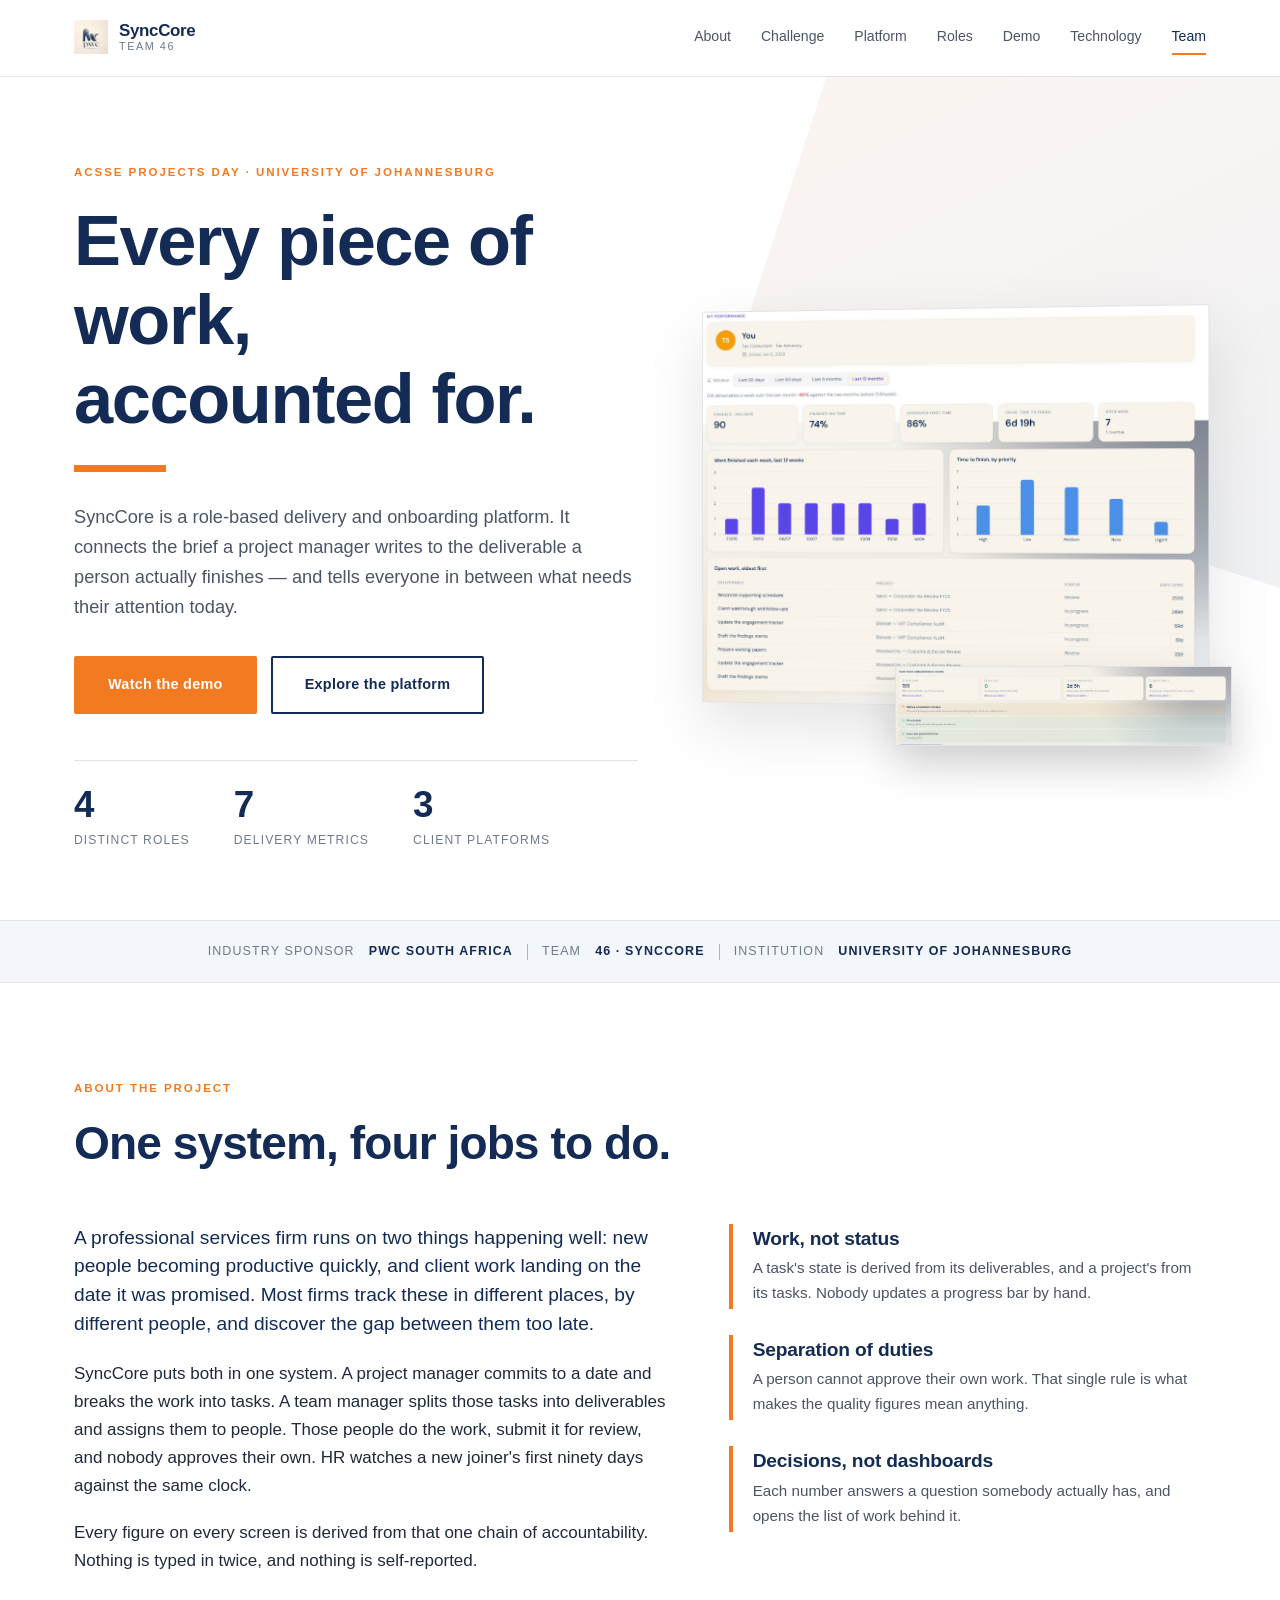
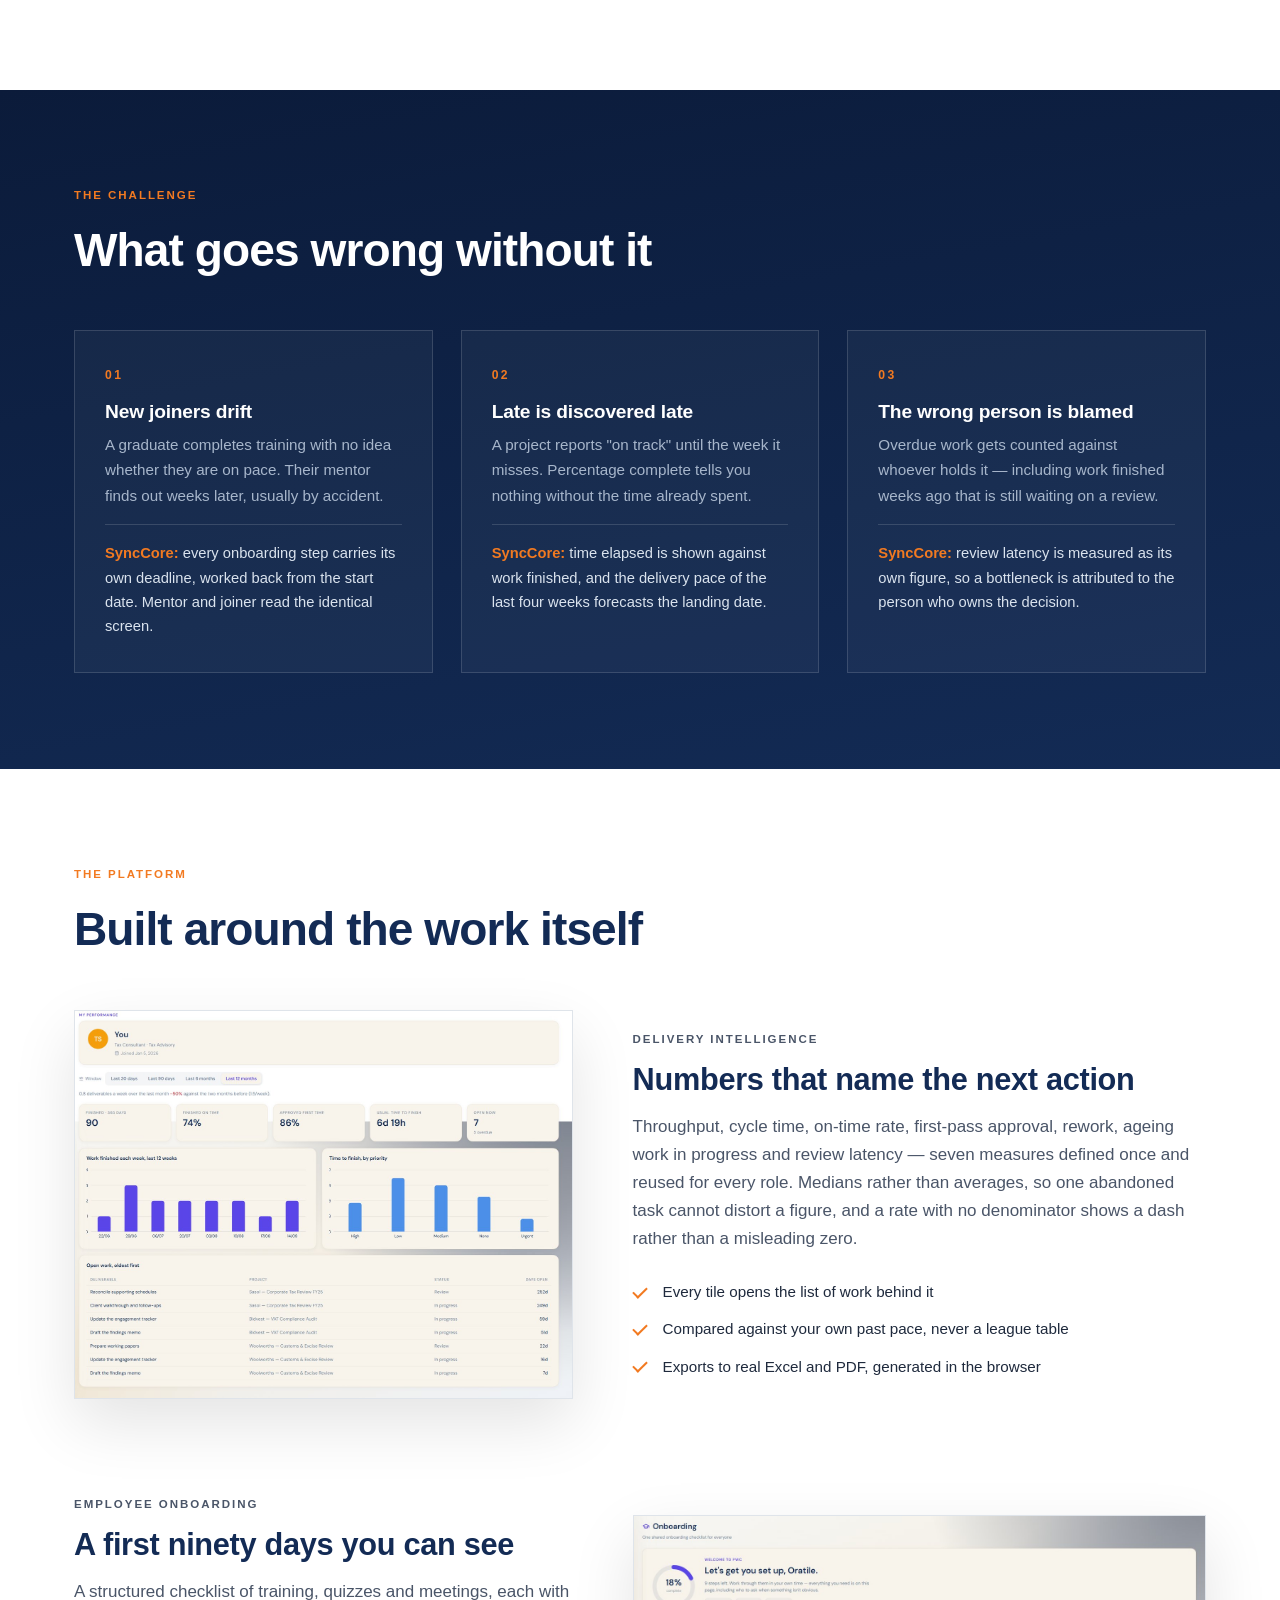
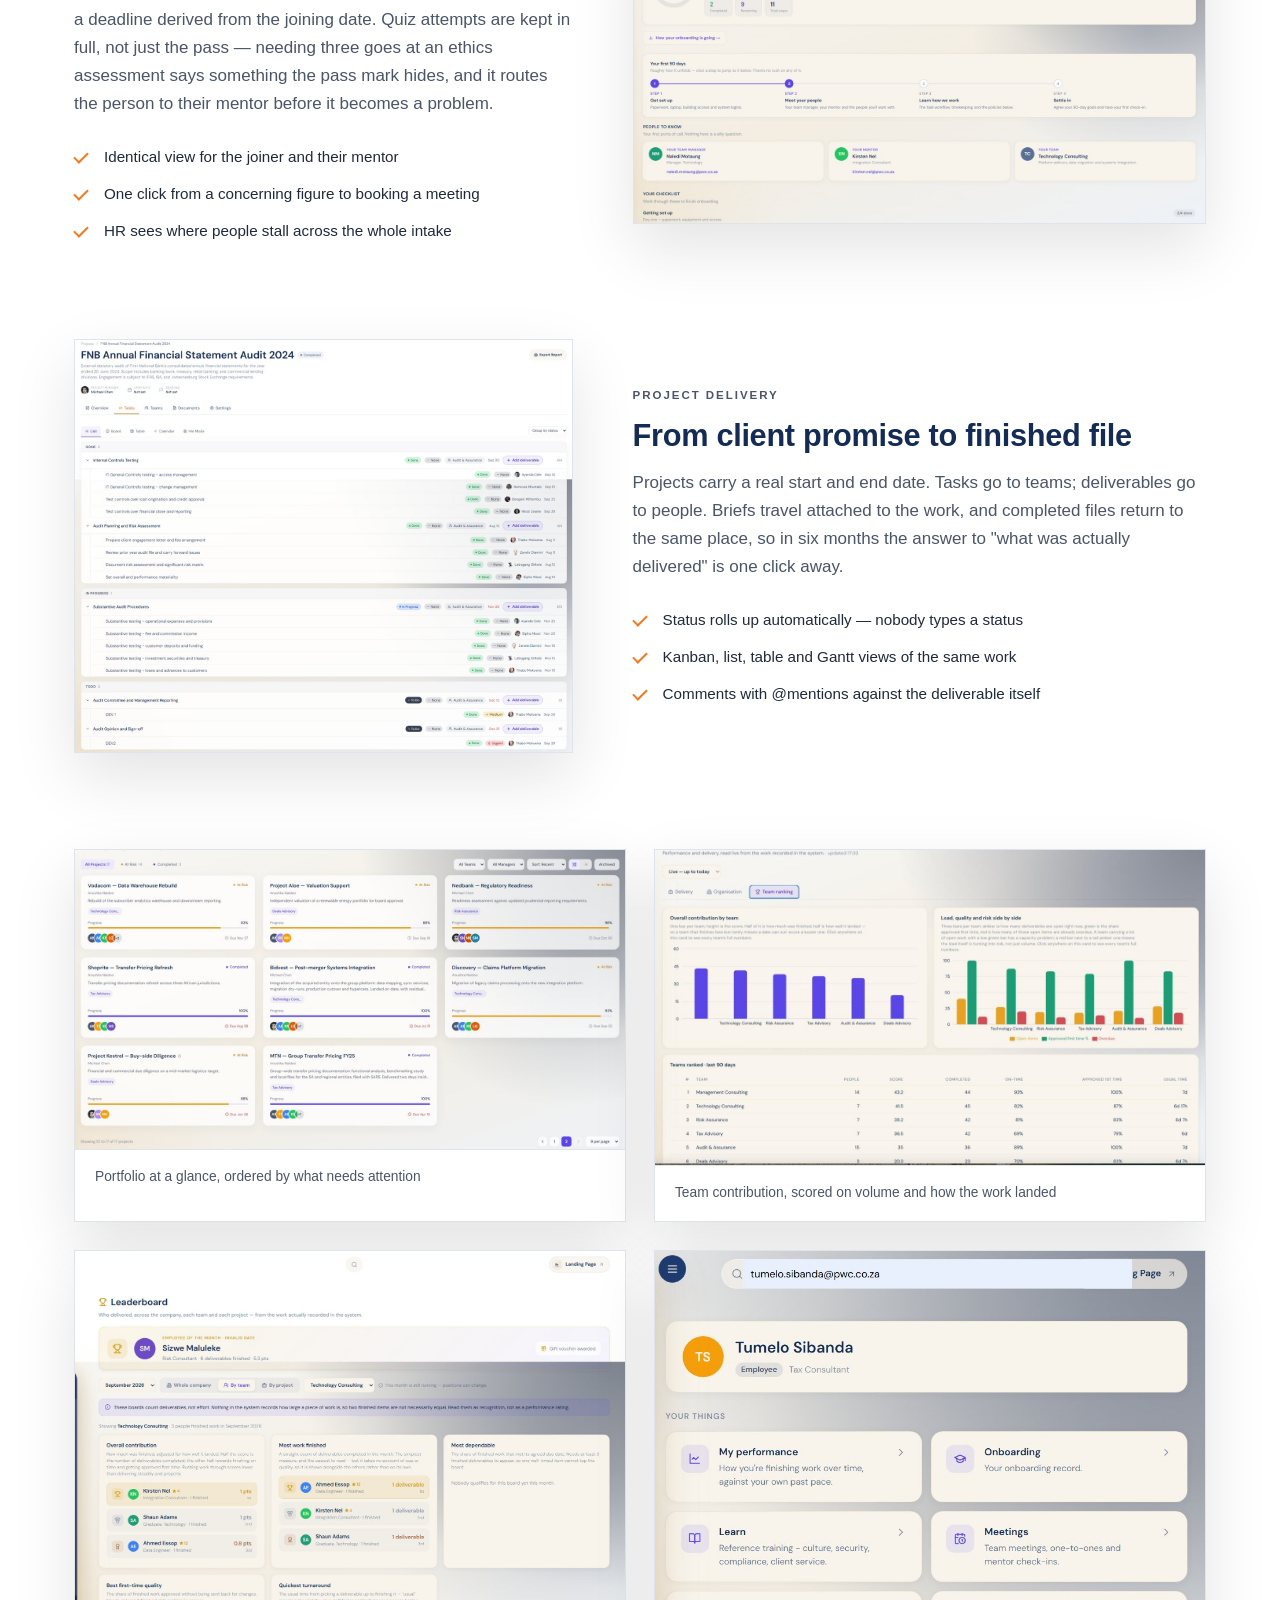
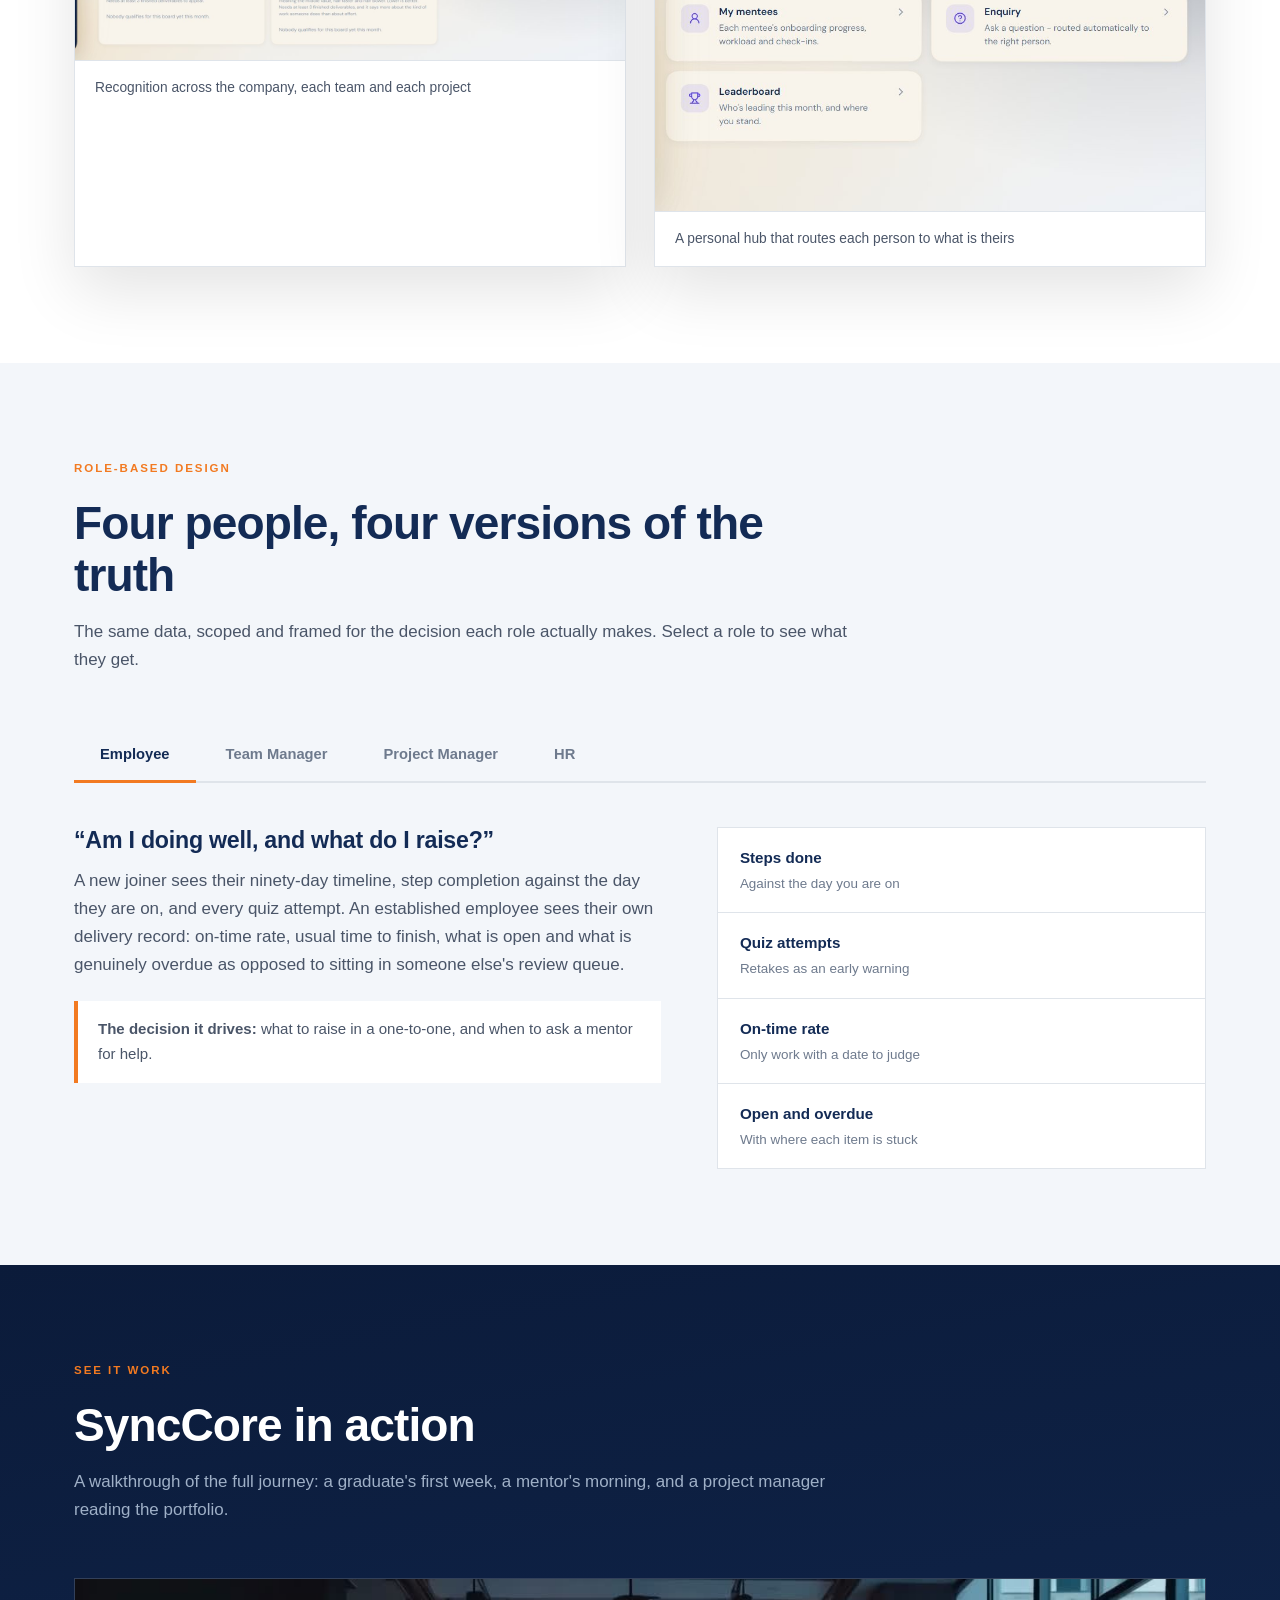
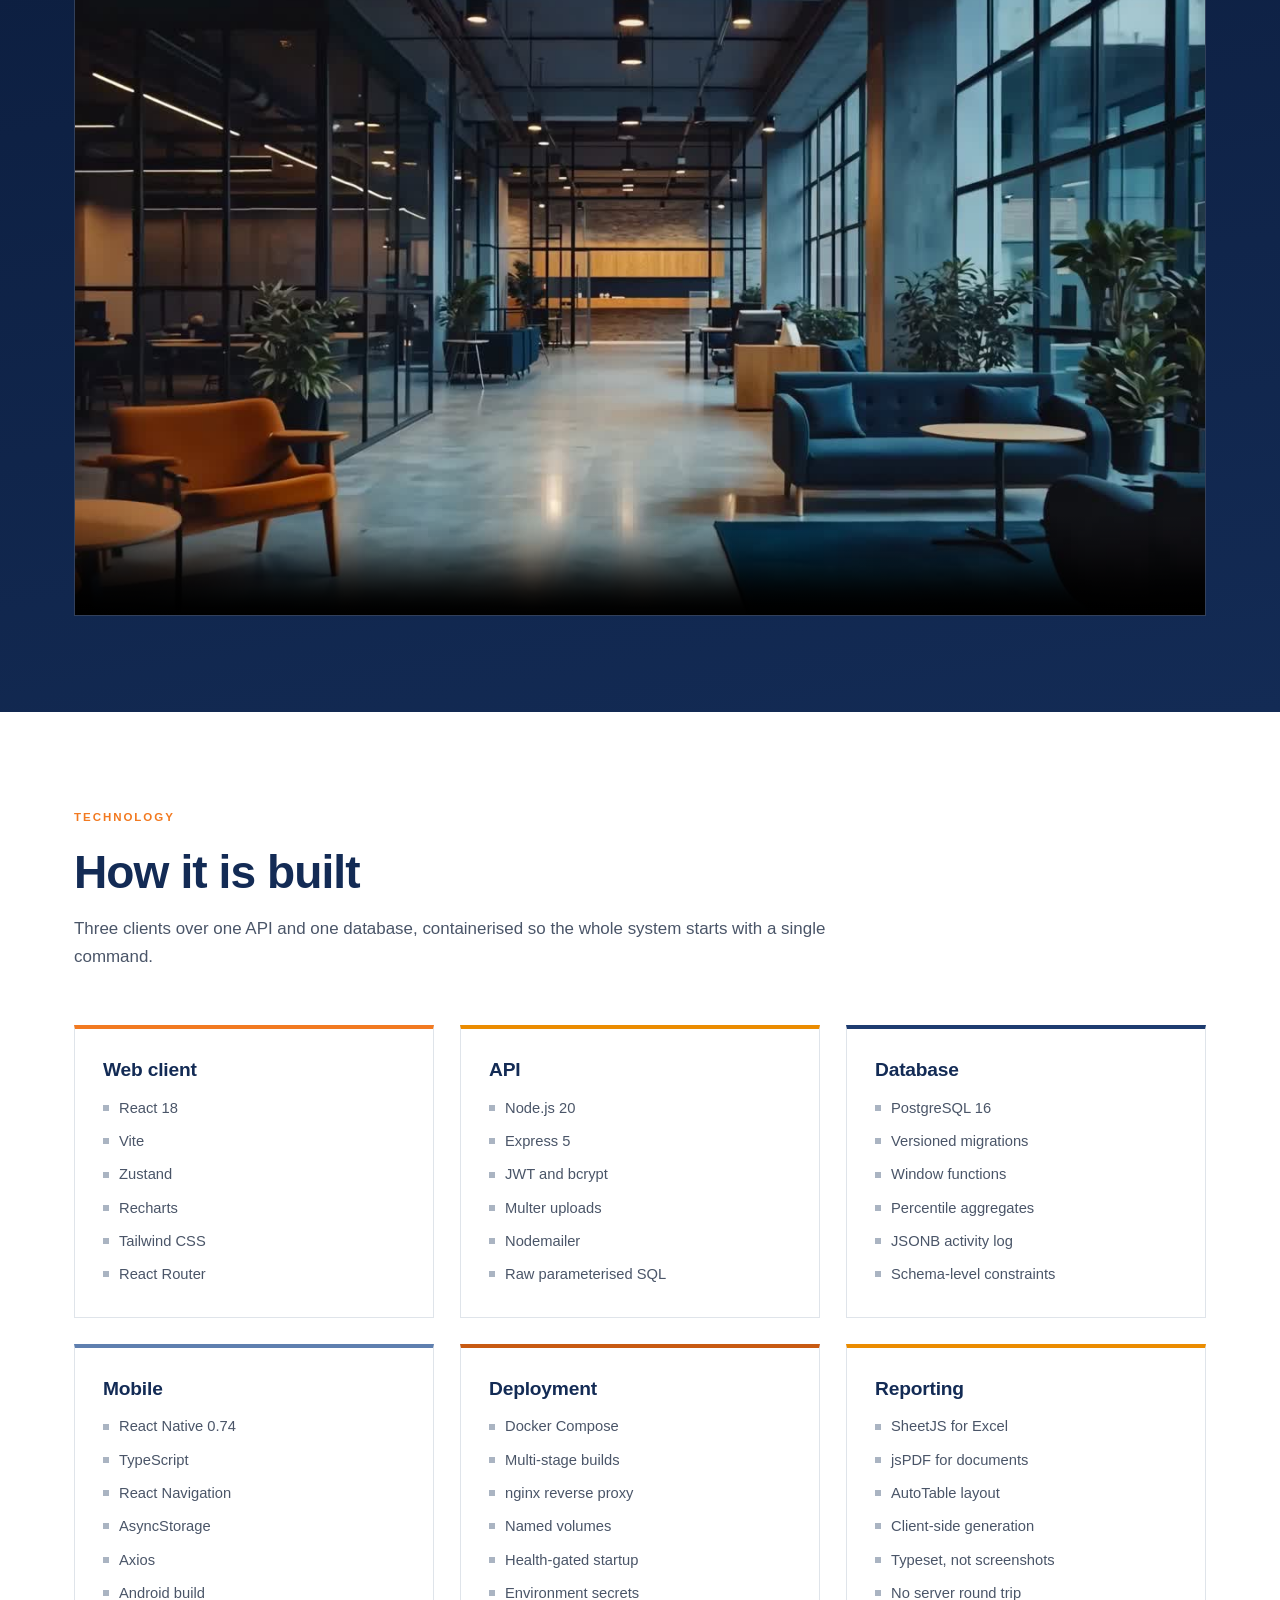
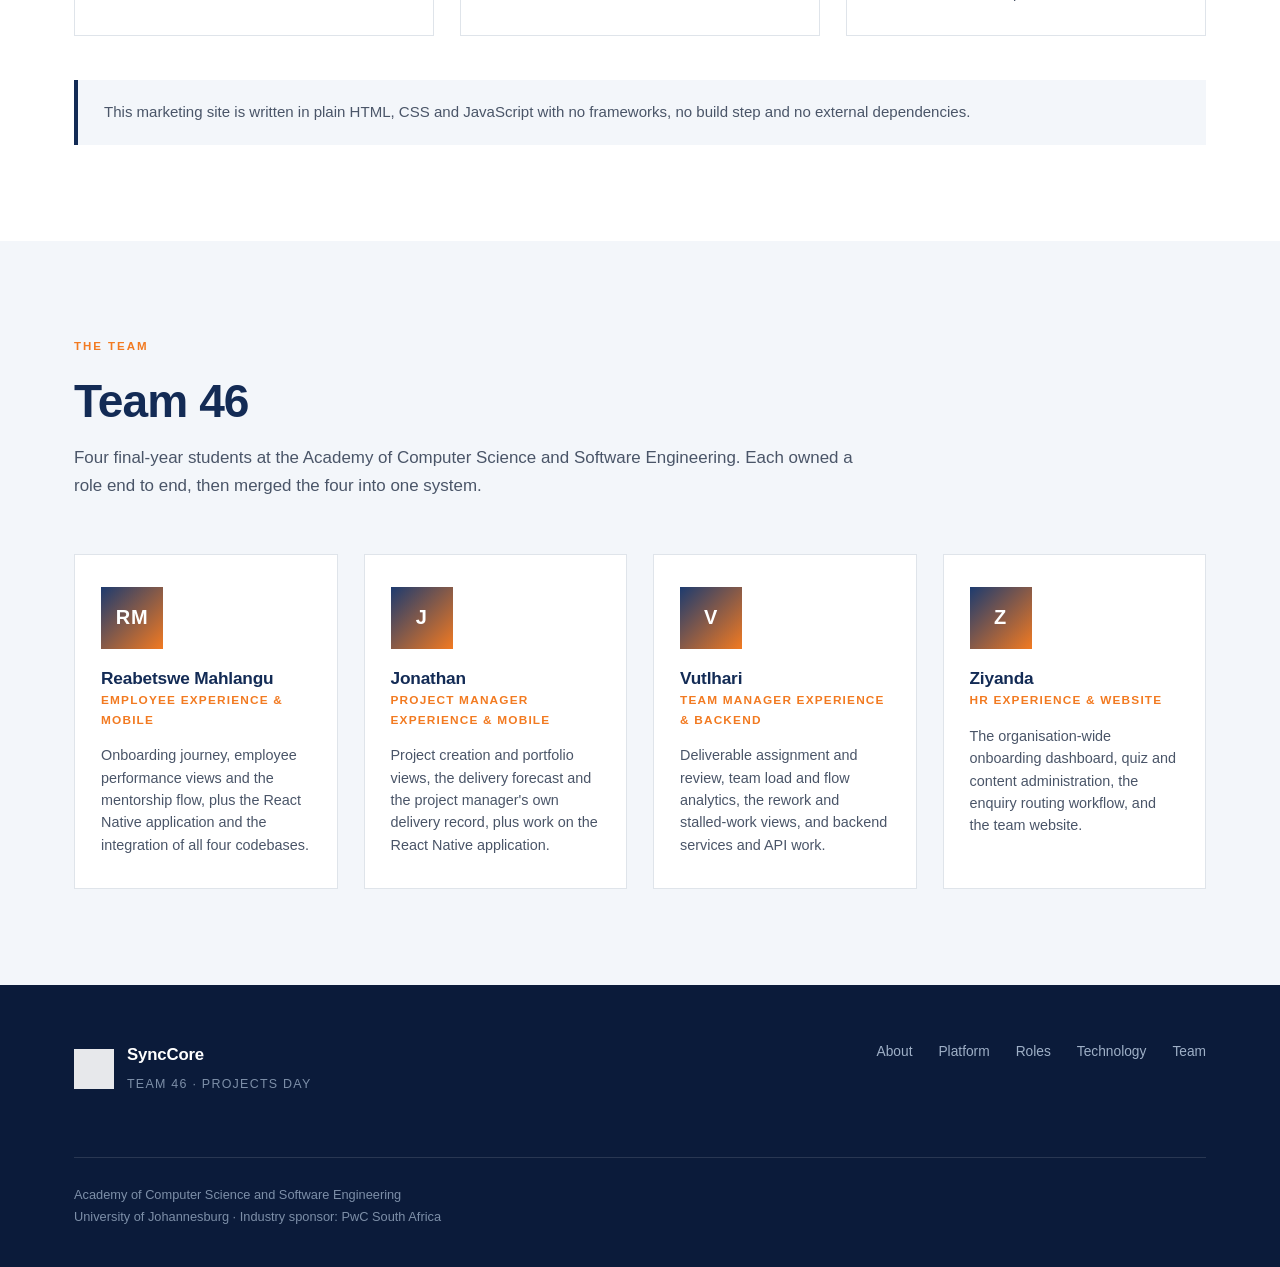
==== index.html @ 64f1fe7d "marketing web" ====
<!DOCTYPE html>
<html lang="en">
<head>
<meta charset="UTF-8">
<meta name="viewport" content="width=device-width, initial-scale=1">
<title>SyncCore | Team 46 &middot; ACSSE Projects Day</title>
<meta name="description" content="SyncCore is a role-based project delivery and employee onboarding platform built for PwC by Team 46, Academy of Computer Science and Software Engineering, University of Johannesburg.">
<link rel="icon" href="images/logo.png">
<link rel="stylesheet" href="css/style.css">
</head>
<body>

<a class="skip" href="#main">Skip to content</a>

<!-- Header -->
<header class="site-header" id="top">
  <div class="wrap header-inner">
    <a class="brand" href="#top">
      <img src="images/logo.png" alt="">
      <span class="brand-text"><strong>SyncCore</strong><em>Team 46</em></span>
    </a>

    <nav class="nav" id="nav" aria-label="Main">
      <a href="#about">About</a>
      <a href="#problem">Challenge</a>
      <a href="#features">Platform</a>
      <a href="#roles">Roles</a>
      <a href="#demo">Demo</a>
      <a href="#tech">Technology</a>
      <a href="#team">Team</a>
    </nav>

    <button class="nav-toggle" id="navToggle" aria-expanded="false" aria-controls="nav" aria-label="Menu">
      <span></span><span></span><span></span>
    </button>
  </div>
  <div class="scroll-progress" id="scrollProgress"></div>
</header>

<main id="main">

<!-- Hero -->
<section class="hero">
  <div class="wrap hero-grid">
    <div class="hero-copy">
      <p class="eyebrow">ACSSE Projects Day &middot; University of Johannesburg</p>
      <h1>Every piece of work,<br>accounted for.</h1>
      <span class="accent-rule"></span>
      <p class="lead">
        SyncCore is a role-based delivery and onboarding platform. It connects the brief a
        project manager writes to the deliverable a person actually finishes &mdash; and tells
        everyone in between what needs their attention today.
      </p>
      <div class="hero-actions">
        <a class="btn btn-primary" href="#demo">Watch the demo</a>
        <a class="btn btn-ghost" href="#features">Explore the platform</a>
      </div>
      <dl class="hero-stats">
        <div><dt data-count="4">0</dt><dd>Distinct roles</dd></div>
        <div><dt data-count="7">0</dt><dd>Delivery metrics</dd></div>
        <div><dt data-count="3">0</dt><dd>Client platforms</dd></div>
      </dl>
    </div>
    <div class="hero-visual">
      <div class="shot shot-lift">
        <img src="images/shot-performance.jpg" alt="SyncCore performance dashboard showing delivery metrics and charts" loading="eager">
      </div>
      <div class="shot shot-float">
        <img src="images/shot-onboarding-stats.jpg" alt="Onboarding progress summary tiles" loading="lazy">
      </div>
    </div>
  </div>
</section>

<!-- Client strip -->
<section class="strip">
  <div class="wrap strip-inner">
    <span>Industry sponsor</span>
    <strong>PwC South Africa</strong>
    <span class="divider" aria-hidden="true"></span>
    <span>Team</span>
    <strong>46 &middot; SyncCore</strong>
    <span class="divider" aria-hidden="true"></span>
    <span>Institution</span>
    <strong>University of Johannesburg</strong>
  </div>
</section>

<!-- About -->
<section class="section" id="about">
  <div class="wrap">
    <div class="section-head">
      <p class="eyebrow">About the project</p>
      <h2>One system, four jobs to do.</h2>
    </div>
    <div class="two-col">
      <div class="reveal">
        <p class="big">
          A professional services firm runs on two things happening well: new people becoming
          productive quickly, and client work landing on the date it was promised. Most firms
          track these in different places, by different people, and discover the gap between
          them too late.
        </p>
        <p>
          SyncCore puts both in one system. A project manager commits to a date and breaks the
          work into tasks. A team manager splits those tasks into deliverables and assigns them
          to people. Those people do the work, submit it for review, and nobody approves their
          own. HR watches a new joiner's first ninety days against the same clock.
        </p>
        <p>
          Every figure on every screen is derived from that one chain of accountability. Nothing
          is typed in twice, and nothing is self-reported.
        </p>
      </div>
      <ul class="pillars reveal">
        <li>
          <h3>Work, not status</h3>
          <p>A task's state is derived from its deliverables, and a project's from its tasks. Nobody updates a progress bar by hand.</p>
        </li>
        <li>
          <h3>Separation of duties</h3>
          <p>A person cannot approve their own work. That single rule is what makes the quality figures mean anything.</p>
        </li>
        <li>
          <h3>Decisions, not dashboards</h3>
          <p>Each number answers a question somebody actually has, and opens the list of work behind it.</p>
        </li>
      </ul>
    </div>
  </div>
</section>

<!-- Problem / solution -->
<section class="section section-dark" id="problem">
  <div class="wrap">
    <div class="section-head">
      <p class="eyebrow light">The challenge</p>
      <h2>What goes wrong without it</h2>
    </div>
    <div class="cards-3">
      <article class="card-dark reveal">
        <span class="num">01</span>
        <h3>New joiners drift</h3>
        <p>A graduate completes training with no idea whether they are on pace. Their mentor finds out weeks later, usually by accident.</p>
        <p class="fix"><strong>SyncCore:</strong> every onboarding step carries its own deadline, worked back from the start date. Mentor and joiner read the identical screen.</p>
      </article>
      <article class="card-dark reveal">
        <span class="num">02</span>
        <h3>Late is discovered late</h3>
        <p>A project reports "on track" until the week it misses. Percentage complete tells you nothing without the time already spent.</p>
        <p class="fix"><strong>SyncCore:</strong> time elapsed is shown against work finished, and the delivery pace of the last four weeks forecasts the landing date.</p>
      </article>
      <article class="card-dark reveal">
        <span class="num">03</span>
        <h3>The wrong person is blamed</h3>
        <p>Overdue work gets counted against whoever holds it &mdash; including work finished weeks ago that is still waiting on a review.</p>
        <p class="fix"><strong>SyncCore:</strong> review latency is measured as its own figure, so a bottleneck is attributed to the person who owns the decision.</p>
      </article>
    </div>
  </div>
</section>

<!-- Features -->
<section class="section" id="features">
  <div class="wrap">
    <div class="section-head">
      <p class="eyebrow">The platform</p>
      <h2>Built around the work itself</h2>
    </div>

    <div class="feature alt reveal">
      <div class="feature-copy">
        <p class="kicker">Delivery intelligence</p>
        <h3>Numbers that name the next action</h3>
        <p>
          Throughput, cycle time, on-time rate, first-pass approval, rework, ageing work in
          progress and review latency &mdash; seven measures defined once and reused for every
          role. Medians rather than averages, so one abandoned task cannot distort a figure,
          and a rate with no denominator shows a dash rather than a misleading zero.
        </p>
        <ul class="ticks">
          <li>Every tile opens the list of work behind it</li>
          <li>Compared against your own past pace, never a league table</li>
          <li>Exports to real Excel and PDF, generated in the browser</li>
        </ul>
      </div>
      <figure class="feature-shot shot" data-zoom>
        <img src="images/shot-performance.jpg" alt="Performance view with weekly completion chart and time-to-finish by priority" loading="lazy">
      </figure>
    </div>

    <div class="feature reveal">
      <div class="feature-copy">
        <p class="kicker">Employee onboarding</p>
        <h3>A first ninety days you can see</h3>
        <p>
          A structured checklist of training, quizzes and meetings, each with a deadline derived
          from the joining date. Quiz attempts are kept in full, not just the pass &mdash; needing
          three goes at an ethics assessment says something the pass mark hides, and it routes
          the person to their mentor before it becomes a problem.
        </p>
        <ul class="ticks">
          <li>Identical view for the joiner and their mentor</li>
          <li>One click from a concerning figure to booking a meeting</li>
          <li>HR sees where people stall across the whole intake</li>
        </ul>
      </div>
      <figure class="feature-shot shot" data-zoom>
        <img src="images/shot-onboarding.jpg" alt="Onboarding page showing completion percentage, the first ninety days timeline, and the team manager, mentor and team to contact" loading="lazy">
      </figure>
    </div>

    <div class="feature alt reveal">
      <div class="feature-copy">
        <p class="kicker">Project delivery</p>
        <h3>From client promise to finished file</h3>
        <p>
          Projects carry a real start and end date. Tasks go to teams; deliverables go to people.
          Briefs travel attached to the work, and completed files return to the same place, so in
          six months the answer to "what was actually delivered" is one click away.
        </p>
        <ul class="ticks">
          <li>Status rolls up automatically &mdash; nobody types a status</li>
          <li>Kanban, list, table and Gantt views of the same work</li>
          <li>Comments with @mentions against the deliverable itself</li>
        </ul>
      </div>
      <figure class="feature-shot shot" data-zoom>
        <img src="images/shot-project-detail.jpg" alt="Project detail page with task board and progress" loading="lazy">
      </figure>
    </div>

    <div class="grid-shots">
      <figure class="shot reveal" data-zoom>
        <img src="images/shot-projects.jpg" alt="Projects overview grid" loading="lazy">
        <figcaption>Portfolio at a glance, ordered by what needs attention</figcaption>
      </figure>
      <figure class="shot reveal" data-zoom>
        <img src="images/shot-ranking.jpg" alt="Team contribution and quality charts" loading="lazy">
        <figcaption>Team contribution, scored on volume and how the work landed</figcaption>
      </figure>
      <figure class="shot reveal" data-zoom>
        <img src="images/shot-leaderboard.jpg" alt="Recognition leaderboard" loading="lazy">
        <figcaption>Recognition across the company, each team and each project</figcaption>
      </figure>
      <figure class="shot reveal" data-zoom>
        <img src="images/shot-hub.jpg" alt="Personal hub with onboarding, mentoring and performance tiles" loading="lazy">
        <figcaption>A personal hub that routes each person to what is theirs</figcaption>
      </figure>
    </div>
  </div>
</section>

<!-- Roles -->
<section class="section section-tint" id="roles">
  <div class="wrap">
    <div class="section-head">
      <p class="eyebrow">Role-based design</p>
      <h2>Four people, four versions of the truth</h2>
      <p class="section-sub">
        The same data, scoped and framed for the decision each role actually makes.
        Select a role to see what they get.
      </p>
    </div>

    <div class="tabs" role="tablist" aria-label="Roles">
      <button class="tab is-active" role="tab" aria-selected="true"  aria-controls="pane-emp" id="tab-emp">Employee</button>
      <button class="tab" role="tab" aria-selected="false" aria-controls="pane-tm"  id="tab-tm">Team Manager</button>
      <button class="tab" role="tab" aria-selected="false" aria-controls="pane-pm"  id="tab-pm">Project Manager</button>
      <button class="tab" role="tab" aria-selected="false" aria-controls="pane-hr"  id="tab-hr">HR</button>
    </div>

    <div class="pane is-active" id="pane-emp" role="tabpanel" aria-labelledby="tab-emp">
      <div class="pane-grid">
        <div>
          <h3>&ldquo;Am I doing well, and what do I raise?&rdquo;</h3>
          <p>
            A new joiner sees their ninety-day timeline, step completion against the day they are
            on, and every quiz attempt. An established employee sees their own delivery record:
            on-time rate, usual time to finish, what is open and what is genuinely overdue as
            opposed to sitting in someone else's review queue.
          </p>
          <p class="decision"><strong>The decision it drives:</strong> what to raise in a one-to-one, and when to ask a mentor for help.</p>
        </div>
        <ul class="metric-list">
          <li><span>Steps done</span><em>Against the day you are on</em></li>
          <li><span>Quiz attempts</span><em>Retakes as an early warning</em></li>
          <li><span>On-time rate</span><em>Only work with a date to judge</em></li>
          <li><span>Open and overdue</span><em>With where each item is stuck</em></li>
        </ul>
      </div>
    </div>

    <div class="pane" id="pane-tm" role="tabpanel" aria-labelledby="tab-tm" hidden>
      <div class="pane-grid">
        <div>
          <h3>&ldquo;Who needs support, and am I the bottleneck?&rdquo;</h3>
          <p>
            Load across every team member, work that has started but stopped moving, rework
            hotspots framed as a coaching signal rather than a blame list, and the deadline
            cliff for the next fortnight. Including the figure managers never measure: how long
            work waits on their own review.
          </p>
          <p class="decision"><strong>The decision it drives:</strong> who to rebalance, who needs help, and what to approve first.</p>
        </div>
        <ul class="metric-list">
          <li><span>Load by person</span><em>Open against overdue, side by side</em></li>
          <li><span>Stalled work</span><em>Started, untouched, still rescuable</em></li>
          <li><span>Rework hotspots</span><em>Sent back most often</em></li>
          <li><span>Review latency</span><em>Time waiting on the manager</em></li>
        </ul>
      </div>
    </div>

    <div class="pane" id="pane-pm" role="tabpanel" aria-labelledby="tab-pm" hidden>
      <div class="pane-grid">
        <div>
          <h3>&ldquo;Will this land, and do I need more people?&rdquo;</h3>
          <p>
            Projects past their deadline first, because that is the only thing that cannot wait.
            Then time elapsed against work finished for every project with real dates, a forecast
            landing date from the pace of the last four weeks, and team contribution scored on
            both volume and how cleanly the work landed.
          </p>
          <p class="decision"><strong>The decision it drives:</strong> which client conversation to have this morning, and where to place the next piece of work.</p>
        </div>
        <ul class="metric-list">
          <li><span>Projects at risk</span><em>Past due, stalled, or forecast late</em></li>
          <li><span>Time used vs work done</span><em>Two facts, not an opinion</em></li>
          <li><span>Sent back for changes</span><em>A signal about the brief</em></li>
          <li><span>Team ranking</span><em>Half volume, half quality</em></li>
        </ul>
      </div>
    </div>

    <div class="pane" id="pane-hr" role="tabpanel" aria-labelledby="tab-hr" hidden>
      <div class="pane-grid">
        <div>
          <h3>&ldquo;Is onboarding working, and where does it fail?&rdquo;</h3>
          <p>
            The onboarding funnel across the whole intake with the median days to completion,
            and crucially the step people stall at &mdash; a step with a queue behind it is a
            content problem, not a people problem. Plus quiz pass rates, mentorship coverage,
            and enquiry response times by department.
          </p>
          <p class="decision"><strong>The decision it drives:</strong> what to fix in the programme, and which capability gap to hire against.</p>
        </div>
        <ul class="metric-list">
          <li><span>Where onboarding stalls</span><em>The first incomplete step per person</em></li>
          <li><span>Attempts per pass</span><em>Low pass rates are content problems</em></li>
          <li><span>Mentorship coverage</span><em>Meetings held against proposed</em></li>
          <li><span>Quality by tenure</span><em>Does the programme actually work</em></li>
        </ul>
      </div>
    </div>
  </div>
</section>

<!-- Demo -->
<section class="section section-dark" id="demo">
  <div class="wrap">
    <div class="section-head">
      <p class="eyebrow light">See it work</p>
      <h2>SyncCore in action</h2>
      <p class="section-sub light">
        A walkthrough of the full journey: a graduate's first week, a mentor's morning,
        and a project manager reading the portfolio.
      </p>
    </div>

    <!-- Demo video: swap instructions and the YouTube alternative are in README.md -->
    <div class="video-frame">
      <video controls preload="metadata" playsinline
             poster="images/video-poster.jpg"
             aria-label="SyncCore demonstration">
        <source src="video/synccore-demo.mp4" type="video/mp4">
        Your browser cannot play embedded video.
        <a href="video/synccore-demo.mp4">Download the clip instead.</a>
      </video>
    </div>
  </div>
</section>

<!-- Tech -->
<section class="section" id="tech">
  <div class="wrap">
    <div class="section-head">
      <p class="eyebrow">Technology</p>
      <h2>How it is built</h2>
      <p class="section-sub">
        Three clients over one API and one database, containerised so the whole system
        starts with a single command.
      </p>
    </div>

    <div class="tech-grid">
      <article class="tech-card reveal">
        <h3>Web client</h3>
        <ul>
          <li>React 18</li>
          <li>Vite</li>
          <li>Zustand</li>
          <li>Recharts</li>
          <li>Tailwind CSS</li>
          <li>React Router</li>
        </ul>
      </article>
      <article class="tech-card reveal">
        <h3>API</h3>
        <ul>
          <li>Node.js 20</li>
          <li>Express 5</li>
          <li>JWT and bcrypt</li>
          <li>Multer uploads</li>
          <li>Nodemailer</li>
          <li>Raw parameterised SQL</li>
        </ul>
      </article>
      <article class="tech-card reveal">
        <h3>Database</h3>
        <ul>
          <li>PostgreSQL 16</li>
          <li>Versioned migrations</li>
          <li>Window functions</li>
          <li>Percentile aggregates</li>
          <li>JSONB activity log</li>
          <li>Schema-level constraints</li>
        </ul>
      </article>
      <article class="tech-card reveal">
        <h3>Mobile</h3>
        <ul>
          <li>React Native 0.74</li>
          <li>TypeScript</li>
          <li>React Navigation</li>
          <li>AsyncStorage</li>
          <li>Axios</li>
          <li>Android build</li>
        </ul>
      </article>
      <article class="tech-card reveal">
        <h3>Deployment</h3>
        <ul>
          <li>Docker Compose</li>
          <li>Multi-stage builds</li>
          <li>nginx reverse proxy</li>
          <li>Named volumes</li>
          <li>Health-gated startup</li>
          <li>Environment secrets</li>
        </ul>
      </article>
      <article class="tech-card reveal">
        <h3>Reporting</h3>
        <ul>
          <li>SheetJS for Excel</li>
          <li>jsPDF for documents</li>
          <li>AutoTable layout</li>
          <li>Client-side generation</li>
          <li>Typeset, not screenshots</li>
          <li>No server round trip</li>
        </ul>
      </article>
    </div>

    <p class="tech-note">
      This marketing site is written in plain HTML, CSS and JavaScript with no frameworks,
      no build step and no external dependencies.
    </p>
  </div>
</section>

<!-- Team -->
<section class="section section-tint" id="team">
  <div class="wrap">
    <div class="section-head">
      <p class="eyebrow">The team</p>
      <h2>Team 46</h2>
      <p class="section-sub">
        Four final-year students at the Academy of Computer Science and Software Engineering.
        Each owned a role end to end, then merged the four into one system.
      </p>
    </div>

    <div class="team-grid">
      <article class="member reveal">
        <div class="avatar" data-initials="RM"></div>
        <h3>Reabetswe Mahlangu</h3>
        <p class="role">Employee Experience &amp; Mobile</p>
        <p class="blurb">Onboarding journey, employee performance views and the mentorship flow, plus the React Native application and the integration of all four codebases.</p>
      </article>
      <article class="member reveal">
        <div class="avatar" data-initials="J"></div>
        <h3>Jonathan</h3>
        <p class="role">Project Manager Experience &amp; Mobile</p>
        <p class="blurb">Project creation and portfolio views, the delivery forecast and the project manager's own delivery record, plus work on the React Native application.</p>
      </article>
      <article class="member reveal">
        <div class="avatar" data-initials="V"></div>
        <h3>Vutlhari</h3>
        <p class="role">Team Manager Experience &amp; Backend</p>
        <p class="blurb">Deliverable assignment and review, team load and flow analytics, the rework and stalled-work views, and backend services and API work.</p>
      </article>
      <article class="member reveal">
        <div class="avatar" data-initials="Z"></div>
        <h3>Ziyanda</h3>
        <p class="role">HR Experience &amp; Website</p>
        <p class="blurb">The organisation-wide onboarding dashboard, quiz and content administration, the enquiry routing workflow, and the team website.</p>
      </article>
    </div>
  </div>
</section>

</main>

<footer class="site-footer">
  <div class="wrap footer-inner">
    <div class="footer-brand">
      <img src="images/logo.png" alt="">
      <div>
        <strong>SyncCore</strong>
        <span>Team 46 &middot; Projects Day</span>
      </div>
    </div>
    <nav class="footer-nav" aria-label="Footer">
      <a href="#about">About</a>
      <a href="#features">Platform</a>
      <a href="#roles">Roles</a>
      <a href="#tech">Technology</a>
      <a href="#team">Team</a>
    </nav>
    <p class="footer-legal">
      Academy of Computer Science and Software Engineering<br>
      University of Johannesburg &middot; Industry sponsor: PwC South Africa
    </p>
  </div>
</footer>

<!-- Lightbox -->
<div class="lightbox" id="lightbox" hidden>
  <button class="lb-close" id="lbClose" aria-label="Close">&times;</button>
  <img id="lbImg" src="" alt="">
</div>

<button class="to-top" id="toTop" aria-label="Back to top">&uarr;</button>

<script src="js/main.js"></script>
</body>
</html>
---- css/style.css ----
/* SyncCore Team 46 marketing site: plain CSS, no framework, no build step */

:root{
  /* SyncCore accents, taken from the product's own tokens */
  --orange:#f27a21;        /* Studio Orange */
  --orange-dark:#c85a12;
  --tangerine:#eb8c00;

  /* SyncCore blues */
  --navy-900:#0b1b3a;      /* Midnight Navy, deepest surface */
  --navy-800:#132b55;      /* Deep Navy, headings and ink */
  --navy-700:#1d3b6f;      /* Studio Navy, chrome */
  --navy-500:#5f7faf;      /* Soft Blue */

  /* Neutrals, tuned cool so they sit with the navy */
  --black:#132b55;
  --ink:#1f2a3d;
  --ink-70:#4a5568;
  --ink-50:#6e7a8d;
  --ink-25:#aab4c2;
  --line:#dfe4ea;
  --tint:#f3f6fa;
  --white:#ffffff;

  --maxw:1180px;
  --pad:24px;
  --r:2px;
  --ease:cubic-bezier(.22,.61,.36,1);
}

*,*::before,*::after{box-sizing:border-box}

html{scroll-behavior:smooth;-webkit-text-size-adjust:100%}
@media (prefers-reduced-motion:reduce){
  html{scroll-behavior:auto}
  *{animation:none!important;transition:none!important}
}

body{
  margin:0;
  font-family:"Helvetica Neue",Helvetica,Arial,sans-serif;
  font-size:17px;
  line-height:1.65;
  color:var(--ink);
  background:var(--white);
  -webkit-font-smoothing:antialiased;
}

img{max-width:100%;display:block;height:auto}
a{color:inherit}

h1,h2,h3{margin:0 0 .5em;line-height:1.12;letter-spacing:-.02em;font-weight:700;color:var(--black)}
h1{font-size:clamp(2.6rem,6vw,4.4rem)}
h2{font-size:clamp(1.9rem,3.6vw,2.9rem)}
h3{font-size:1.2rem;letter-spacing:-.01em}
p{margin:0 0 1.1em}

.wrap{max-width:var(--maxw);margin:0 auto;padding:0 var(--pad)}

.skip{position:absolute;left:-9999px;top:0;background:var(--black);color:#fff;padding:12px 18px;z-index:200}
.skip:focus{left:0}

/* header */
.site-header{
  position:sticky;top:0;z-index:100;
  background:rgba(255,255,255,.94);
  backdrop-filter:saturate(180%) blur(12px);
  border-bottom:1px solid var(--line);
}
.header-inner{display:flex;align-items:center;justify-content:space-between;height:74px;gap:24px}

.brand{display:flex;align-items:center;gap:11px;text-decoration:none;flex-shrink:0}
.brand img{width:34px;height:34px;object-fit:contain}
.brand-text{display:flex;flex-direction:column;line-height:1.15}
.brand-text strong{font-size:1.06rem;letter-spacing:-.02em;color:var(--black)}
.brand-text em{font-style:normal;font-size:.68rem;letter-spacing:.14em;text-transform:uppercase;color:var(--ink-50)}

.nav{display:flex;gap:30px}
.nav a{
  text-decoration:none;font-size:.88rem;font-weight:500;color:var(--ink-70);
  padding:6px 0;position:relative;transition:color .2s var(--ease);white-space:nowrap;
}
.nav a::after{
  content:"";position:absolute;left:0;right:100%;bottom:0;height:2px;
  background:var(--orange);transition:right .3s var(--ease);
}
.nav a:hover{color:var(--black)}
.nav a:hover::after,.nav a.is-current::after{right:0}
.nav a.is-current{color:var(--black)}

.nav-toggle{
  display:none;background:none;border:0;width:38px;height:38px;cursor:pointer;
  padding:9px 7px;flex-direction:column;justify-content:space-between;
}
.nav-toggle span{display:block;height:2px;background:var(--black);transition:transform .3s var(--ease),opacity .2s}
.nav-toggle[aria-expanded="true"] span:nth-child(1){transform:translateY(8px) rotate(45deg)}
.nav-toggle[aria-expanded="true"] span:nth-child(2){opacity:0}
.nav-toggle[aria-expanded="true"] span:nth-child(3){transform:translateY(-8px) rotate(-45deg)}

.scroll-progress{height:2px;background:var(--orange);width:0;transition:width .1s linear}

/* hero */
.hero{padding:86px 0 70px;position:relative;overflow:hidden}
.hero::before{
  content:"";position:absolute;top:-180px;right:-140px;width:620px;height:620px;
  background:linear-gradient(135deg,var(--orange),var(--navy-700));
  opacity:.07;transform:rotate(18deg);pointer-events:none;
}
.hero-grid{display:grid;grid-template-columns:1.05fr .95fr;gap:58px;align-items:center;position:relative}

.eyebrow{
  font-size:.72rem;letter-spacing:.17em;text-transform:uppercase;font-weight:700;
  color:var(--orange);margin:0 0 20px;
}
.eyebrow.light{color:var(--orange)}

.accent-rule{display:block;width:92px;height:7px;background:var(--orange);margin:26px 0 30px}

.hero h1{margin-bottom:0}
.lead{font-size:1.14rem;color:var(--ink-70);max-width:33em;margin-bottom:34px}

.hero-actions{display:flex;gap:14px;flex-wrap:wrap;margin-bottom:46px}
.btn{
  display:inline-block;padding:15px 32px;text-decoration:none;font-size:.9rem;
  font-weight:700;letter-spacing:.02em;border:2px solid transparent;border-radius:var(--r);
  transition:background .22s var(--ease),color .22s var(--ease),border-color .22s var(--ease),transform .22s var(--ease);
}
.btn-primary{background:var(--orange);color:#fff;border-color:var(--orange)}
.btn-primary:hover{background:var(--orange-dark);border-color:var(--orange-dark);transform:translateY(-2px)}
.btn-ghost{border-color:var(--black);color:var(--black)}
.btn-ghost:hover{background:var(--black);color:#fff;transform:translateY(-2px)}

.hero-stats{display:flex;gap:44px;margin:0;padding:26px 0 0;border-top:1px solid var(--line)}
.hero-stats div{margin:0}
.hero-stats dt{font-size:2.3rem;font-weight:700;color:var(--black);line-height:1;letter-spacing:-.03em}
.hero-stats dd{margin:7px 0 0;font-size:.76rem;letter-spacing:.09em;text-transform:uppercase;color:var(--ink-50)}

.hero-visual{position:relative}
.shot{
  border:1px solid var(--line);background:var(--white);
  box-shadow:0 24px 60px rgba(0,0,0,.11);overflow:hidden;
}
.shot img{display:block;width:100%}
.shot-lift{transform:perspective(1400px) rotateY(-6deg)}
.shot-float{
  position:absolute;right:-26px;bottom:-40px;width:66%;
  box-shadow:0 20px 44px rgba(0,0,0,.16);
}

/* strip */
.strip{border-block:1px solid var(--line);background:var(--tint)}
.strip-inner{
  display:flex;align-items:center;justify-content:center;gap:14px;
  padding:20px 24px;flex-wrap:wrap;
  font-size:.78rem;letter-spacing:.09em;text-transform:uppercase;color:var(--ink-50);
}
.strip-inner strong{color:var(--black);font-weight:700}
.strip .divider{width:1px;height:16px;background:var(--ink-25)}

/* section */
.section{padding:96px 0}
.section-tint{background:var(--tint)}
.section-dark{background:linear-gradient(170deg,var(--navy-900),var(--navy-800));color:#c7d2e2}
.section-dark h2,.section-dark h3{color:#fff}

.section-head{max-width:46em;margin-bottom:54px}
.section-head h2{margin-bottom:.35em}
.section-sub{font-size:1.06rem;color:var(--ink-70);margin:0}
.section-sub.light{color:#9fb0c7}

.two-col{display:grid;grid-template-columns:1.25fr 1fr;gap:58px;align-items:start}
.big{font-size:1.2rem;color:var(--black);font-weight:500;line-height:1.5}

.pillars{list-style:none;margin:0;padding:0;display:grid;gap:26px}
.pillars li{border-left:4px solid var(--orange);padding:4px 0 4px 20px}
.pillars h3{margin-bottom:.3em}
.pillars p{margin:0;font-size:.95rem;color:var(--ink-70)}

/* dark cards */
.cards-3{display:grid;grid-template-columns:repeat(3,1fr);gap:28px}
.card-dark{
  border:1px solid rgba(255,255,255,.14);padding:34px 30px;background:rgba(255,255,255,.04);
  transition:border-color .3s var(--ease),transform .3s var(--ease);
}
.card-dark:hover{border-color:var(--orange);transform:translateY(-4px)}
.card-dark .num{
  display:block;font-size:.76rem;letter-spacing:.2em;color:var(--orange);
  font-weight:700;margin-bottom:16px;
}
.card-dark p{font-size:.95rem;color:#a7b6cb}
.card-dark .fix{
  margin:0;padding-top:16px;border-top:1px solid rgba(255,255,255,.14);color:#dae3ee;font-size:.92rem;
}
.card-dark .fix strong{color:var(--orange)}

/* features */
.feature{display:grid;grid-template-columns:1fr 1.15fr;gap:60px;align-items:center;margin-bottom:96px}
.feature.alt .feature-copy{order:2}
.feature.alt .feature-shot{order:1}
.kicker{
  font-size:.72rem;letter-spacing:.17em;text-transform:uppercase;font-weight:700;
  color:var(--orange);margin:0 0 14px;
}
.feature-copy h3{font-size:clamp(1.5rem,2.4vw,2rem);margin-bottom:.5em}
.feature-copy p{color:var(--ink-70)}

.ticks{list-style:none;margin:26px 0 0;padding:0;display:grid;gap:12px}
.ticks li{position:relative;padding-left:30px;font-size:.95rem;color:var(--ink)}
.ticks li::before{
  content:"";position:absolute;left:0;top:.52em;width:14px;height:8px;
  border-left:2.5px solid var(--orange);border-bottom:2.5px solid var(--orange);
  transform:rotate(-45deg);
}

.feature-shot{margin:0;cursor:zoom-in;transition:transform .35s var(--ease),box-shadow .35s var(--ease)}
.feature-shot:hover{transform:translateY(-5px);box-shadow:0 30px 70px rgba(0,0,0,.16)}

.grid-shots{display:grid;grid-template-columns:repeat(2,1fr);gap:28px;margin-top:20px}
.grid-shots figure{margin:0;cursor:zoom-in;transition:transform .35s var(--ease),box-shadow .35s var(--ease)}
.grid-shots figure:hover{transform:translateY(-5px);box-shadow:0 30px 70px rgba(0,0,0,.16)}
.grid-shots figcaption{
  padding:16px 20px;font-size:.86rem;color:var(--ink-70);
  border-top:1px solid var(--line);background:var(--white);
}

/* tabs */
.tabs{display:flex;gap:4px;border-bottom:2px solid var(--line);margin-bottom:44px;flex-wrap:wrap}
.tab{
  background:none;border:0;border-bottom:3px solid transparent;margin-bottom:-2px;
  padding:14px 26px;font:inherit;font-size:.92rem;font-weight:600;color:var(--ink-50);
  cursor:pointer;transition:color .2s var(--ease),border-color .2s var(--ease);
}
.tab:hover{color:var(--black)}
.tab.is-active{color:var(--black);border-bottom-color:var(--orange)}

.pane{display:none;animation:fade .35s var(--ease)}
.pane.is-active{display:block}
@keyframes fade{from{opacity:0;transform:translateY(10px)}to{opacity:1;transform:none}}

.pane-grid{display:grid;grid-template-columns:1.2fr 1fr;gap:56px;align-items:start}
.pane-grid h3{font-size:1.45rem;margin-bottom:.6em}
.pane-grid p{color:var(--ink-70)}
.decision{
  margin:22px 0 0;padding:16px 20px;background:var(--white);
  border-left:4px solid var(--orange);font-size:.94rem;color:var(--ink);
}

.metric-list{list-style:none;margin:0;padding:0;background:var(--white);border:1px solid var(--line)}
.metric-list li{display:flex;flex-direction:column;gap:3px;padding:17px 22px;border-bottom:1px solid var(--line)}
.metric-list li:last-child{border-bottom:0}
.metric-list span{font-weight:700;font-size:.95rem;color:var(--black)}
.metric-list em{font-style:normal;font-size:.84rem;color:var(--ink-50)}

/* video */
.video-frame{
  position:relative;padding-bottom:56.25%;height:0;overflow:hidden;
  border:1px solid rgba(255,255,255,.16);background:var(--navy-900);
}
.video-frame iframe,
.video-frame video{position:absolute;inset:0;width:100%;height:100%;border:0;background:#000}
.video-placeholder .vp-inner{
  position:absolute;inset:0;display:flex;flex-direction:column;
  align-items:center;justify-content:center;gap:10px;
  background:
    repeating-linear-gradient(45deg,#0c1d3e 0 14px,#102447 14px 28px);
}
.vp-play{
  width:76px;height:76px;border:2px solid var(--orange);border-radius:50%;
  position:relative;margin-bottom:10px;
}
.vp-play::after{
  content:"";position:absolute;top:50%;left:54%;transform:translate(-50%,-50%);
  border-left:20px solid var(--orange);border-top:13px solid transparent;border-bottom:13px solid transparent;
}
.vp-title{margin:0;font-size:1.1rem;font-weight:700;color:#fff;letter-spacing:.01em}
.vp-sub{margin:0;font-size:.86rem;color:#8ea2bd}

/* tech */
.tech-grid{display:grid;grid-template-columns:repeat(3,1fr);gap:26px}
.tech-card{
  border:1px solid var(--line);padding:30px 28px;background:var(--white);
  border-top:4px solid var(--orange);
  transition:transform .3s var(--ease),box-shadow .3s var(--ease);
}
.tech-card:nth-child(2){border-top-color:var(--tangerine)}
.tech-card:nth-child(3){border-top-color:var(--navy-700)}
.tech-card:nth-child(4){border-top-color:var(--navy-500)}
.tech-card:nth-child(5){border-top-color:var(--orange-dark)}
.tech-card:nth-child(6){border-top-color:var(--tangerine)}
.tech-card:hover{transform:translateY(-5px);box-shadow:0 20px 44px rgba(0,0,0,.09)}
.tech-card h3{margin-bottom:.8em}
.tech-card ul{list-style:none;margin:0;padding:0;display:grid;gap:9px}
.tech-card li{font-size:.92rem;color:var(--ink-70);padding-left:16px;position:relative}
.tech-card li::before{
  content:"";position:absolute;left:0;top:.62em;width:6px;height:6px;background:var(--ink-25);
}
.tech-note{
  margin:44px 0 0;padding:20px 26px;background:var(--tint);
  border-left:4px solid var(--black);font-size:.94rem;color:var(--ink-70);
}

/* team */
.team-grid{display:grid;grid-template-columns:repeat(4,1fr);gap:26px}
.member{
  background:var(--white);border:1px solid var(--line);padding:32px 26px;
  transition:transform .3s var(--ease),box-shadow .3s var(--ease);
}
.member:hover{transform:translateY(-5px);box-shadow:0 20px 44px rgba(0,0,0,.09)}
.avatar{
  width:62px;height:62px;margin-bottom:20px;
  background:linear-gradient(135deg,var(--navy-700),var(--orange));
  display:flex;align-items:center;justify-content:center;
}
.avatar::after{
  content:attr(data-initials);color:#fff;font-weight:700;font-size:1.25rem;letter-spacing:.03em;
}
.member h3{margin-bottom:.2em;font-size:1.08rem}
.role{
  margin:0 0 14px;font-size:.74rem;letter-spacing:.1em;text-transform:uppercase;
  color:var(--orange);font-weight:700;
}
.blurb{margin:0;font-size:.9rem;color:var(--ink-70);line-height:1.55}

/* footer */
.site-footer{background:var(--navy-900);color:#9fb0c7;padding:56px 0 40px}
.footer-inner{display:grid;grid-template-columns:1fr auto;gap:30px;align-items:start}
.footer-brand{display:flex;align-items:center;gap:13px}
.footer-brand img{width:40px;height:40px;object-fit:contain;filter:brightness(0) invert(1);opacity:.9}
.footer-brand strong{display:block;color:#fff;font-size:1.05rem;letter-spacing:-.01em}
.footer-brand span{font-size:.78rem;letter-spacing:.1em;text-transform:uppercase;color:#7d8fa8}
.footer-nav{display:flex;gap:26px;flex-wrap:wrap}
.footer-nav a{text-decoration:none;font-size:.86rem;color:#9fb0c7;transition:color .2s}
.footer-nav a:hover{color:var(--orange)}
.footer-legal{
  grid-column:1/-1;margin:30px 0 0;padding-top:26px;border-top:1px solid rgba(255,255,255,.12);
  font-size:.8rem;color:#7d8fa8;line-height:1.7;
}

/* lightbox */
.lightbox{
  position:fixed;inset:0;z-index:300;background:rgba(0,0,0,.93);
  display:flex;align-items:center;justify-content:center;padding:40px;
}
.lightbox[hidden]{display:none}
.lightbox img{max-width:100%;max-height:100%;box-shadow:0 30px 80px rgba(0,0,0,.6)}
.lb-close{
  position:absolute;top:18px;right:26px;background:none;border:0;color:#fff;
  font-size:2.6rem;line-height:1;cursor:pointer;padding:6px 14px;
}
.lb-close:hover{color:var(--orange)}

/* to top */
.to-top{
  position:fixed;right:26px;bottom:26px;z-index:90;
  width:46px;height:46px;border:0;background:var(--black);color:#fff;
  font-size:1.1rem;cursor:pointer;opacity:0;pointer-events:none;
  transition:opacity .3s var(--ease),background .2s;
}
.to-top.is-visible{opacity:1;pointer-events:auto}
.to-top:hover{background:var(--orange)}

/* reveal */
.reveal{opacity:0;transform:translateY(26px);transition:opacity .65s var(--ease),transform .65s var(--ease)}
.reveal.is-in{opacity:1;transform:none}

/* responsive */
@media (max-width:1000px){
  .hero-grid,.two-col,.feature,.pane-grid{grid-template-columns:1fr;gap:42px}
  .feature.alt .feature-copy,.feature.alt .feature-shot{order:0}
  .shot-lift{transform:none}
  .shot-float{display:none}
  .cards-3,.tech-grid{grid-template-columns:repeat(2,1fr)}
  .team-grid{grid-template-columns:repeat(2,1fr)}
}

@media (max-width:760px){
  body{font-size:16px}
  .section{padding:68px 0}
  .nav-toggle{display:flex}
  .nav{
    position:absolute;top:74px;left:0;right:0;
    flex-direction:column;gap:0;background:#fff;
    border-bottom:1px solid var(--line);
    max-height:0;overflow:hidden;transition:max-height .35s var(--ease);
  }
  .nav.is-open{max-height:420px}
  .nav a{padding:15px 24px;border-bottom:1px solid var(--line);font-size:.95rem}
  .nav a::after{display:none}
  .cards-3,.tech-grid,.grid-shots,.team-grid{grid-template-columns:1fr}
  .hero{padding:56px 0 48px}
  .hero-stats{gap:28px;flex-wrap:wrap}
  .hero-stats dt{font-size:1.9rem}
  .footer-inner{grid-template-columns:1fr}
  .btn{width:100%;text-align:center}
  .tabs{gap:0}
  .tab{flex:1 1 auto;padding:12px 14px;font-size:.84rem}
}

@media print{
  .site-header,.to-top,.nav-toggle,.lightbox{display:none}
  .section{padding:24px 0;break-inside:avoid}
  .reveal{opacity:1;transform:none}
}
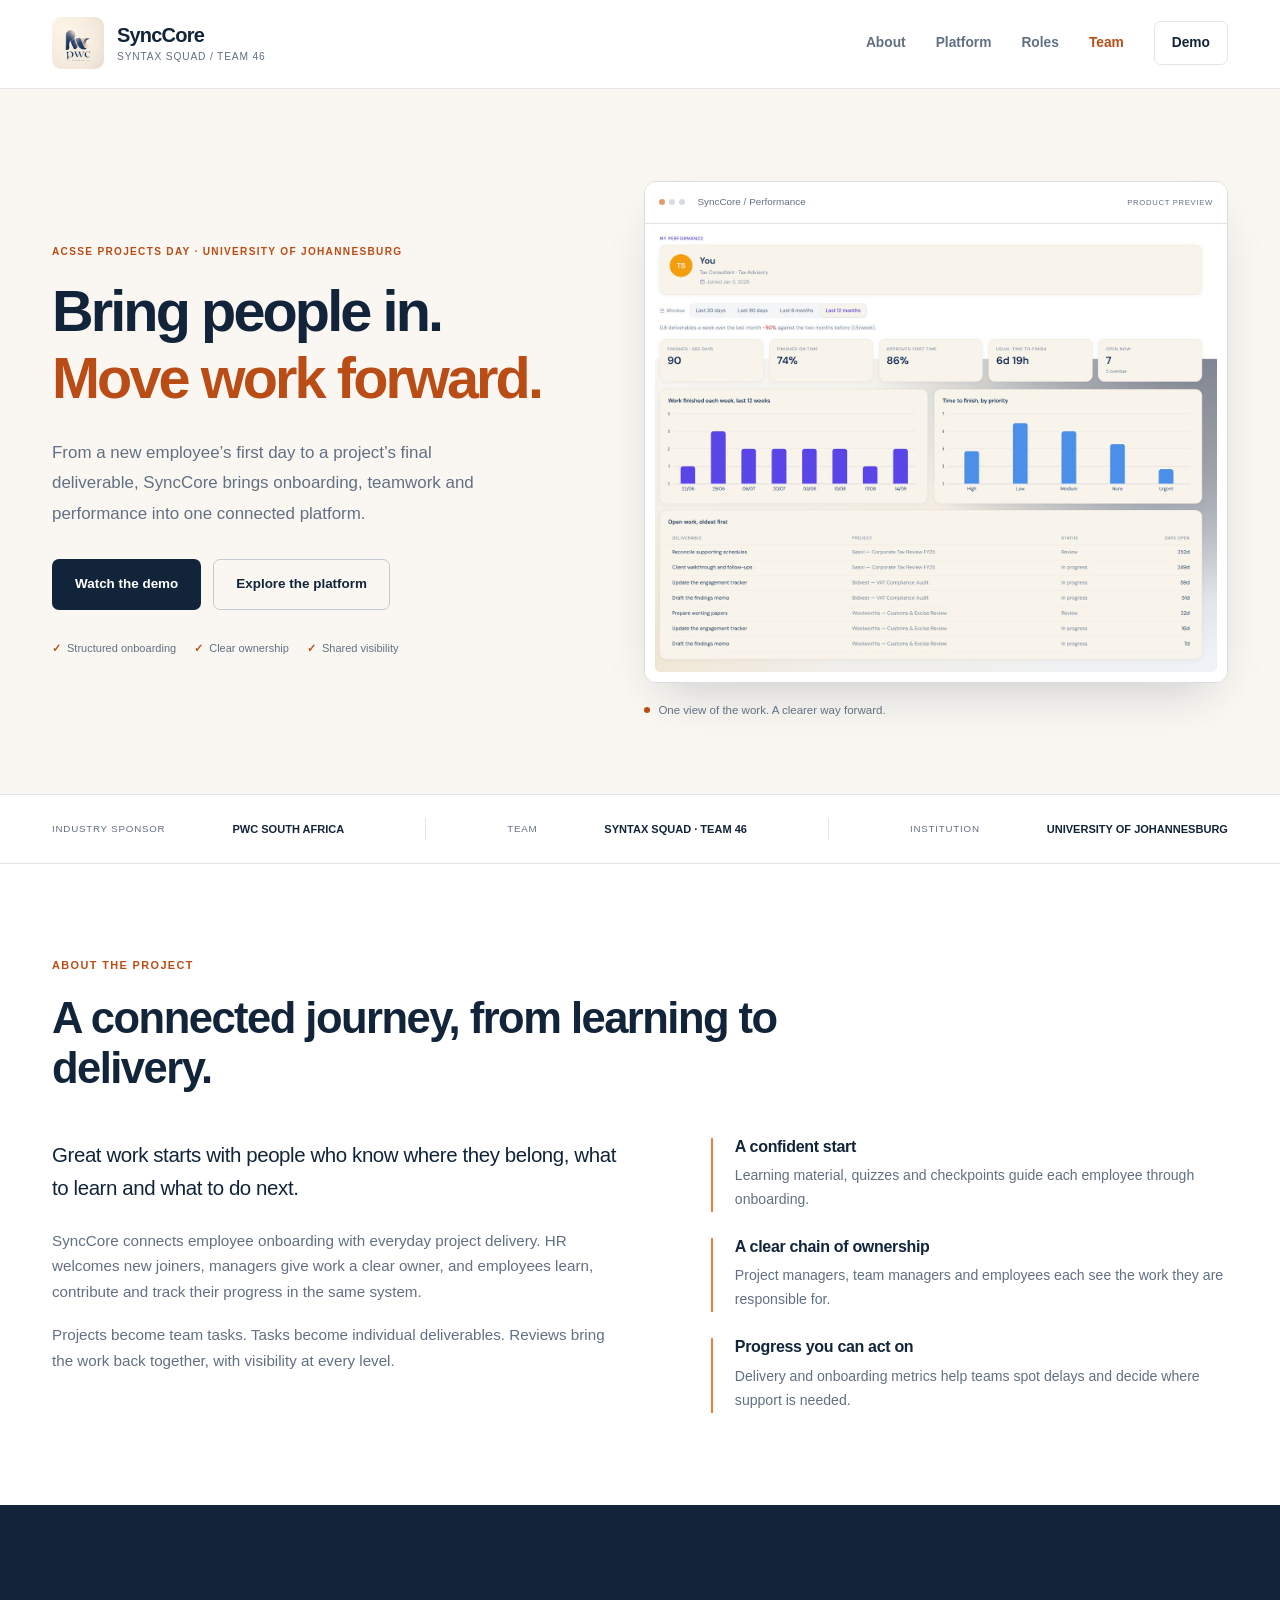
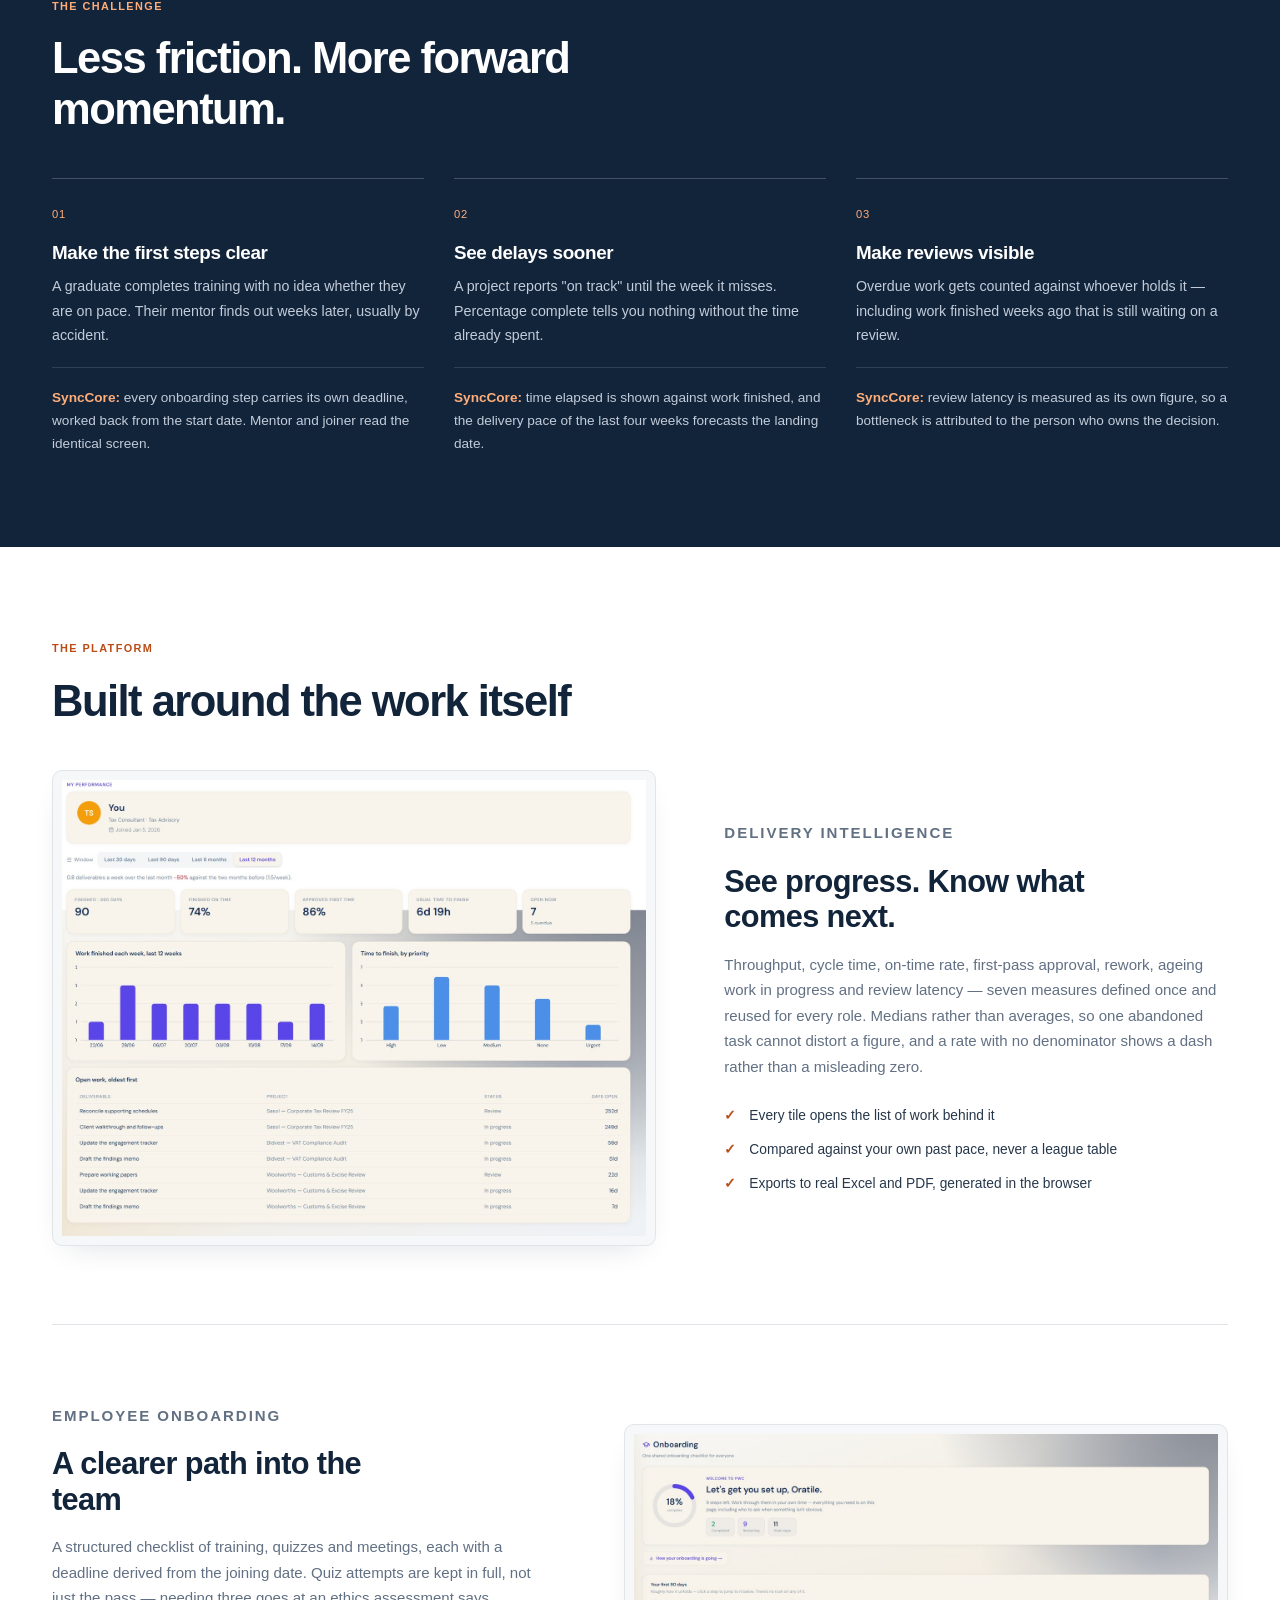
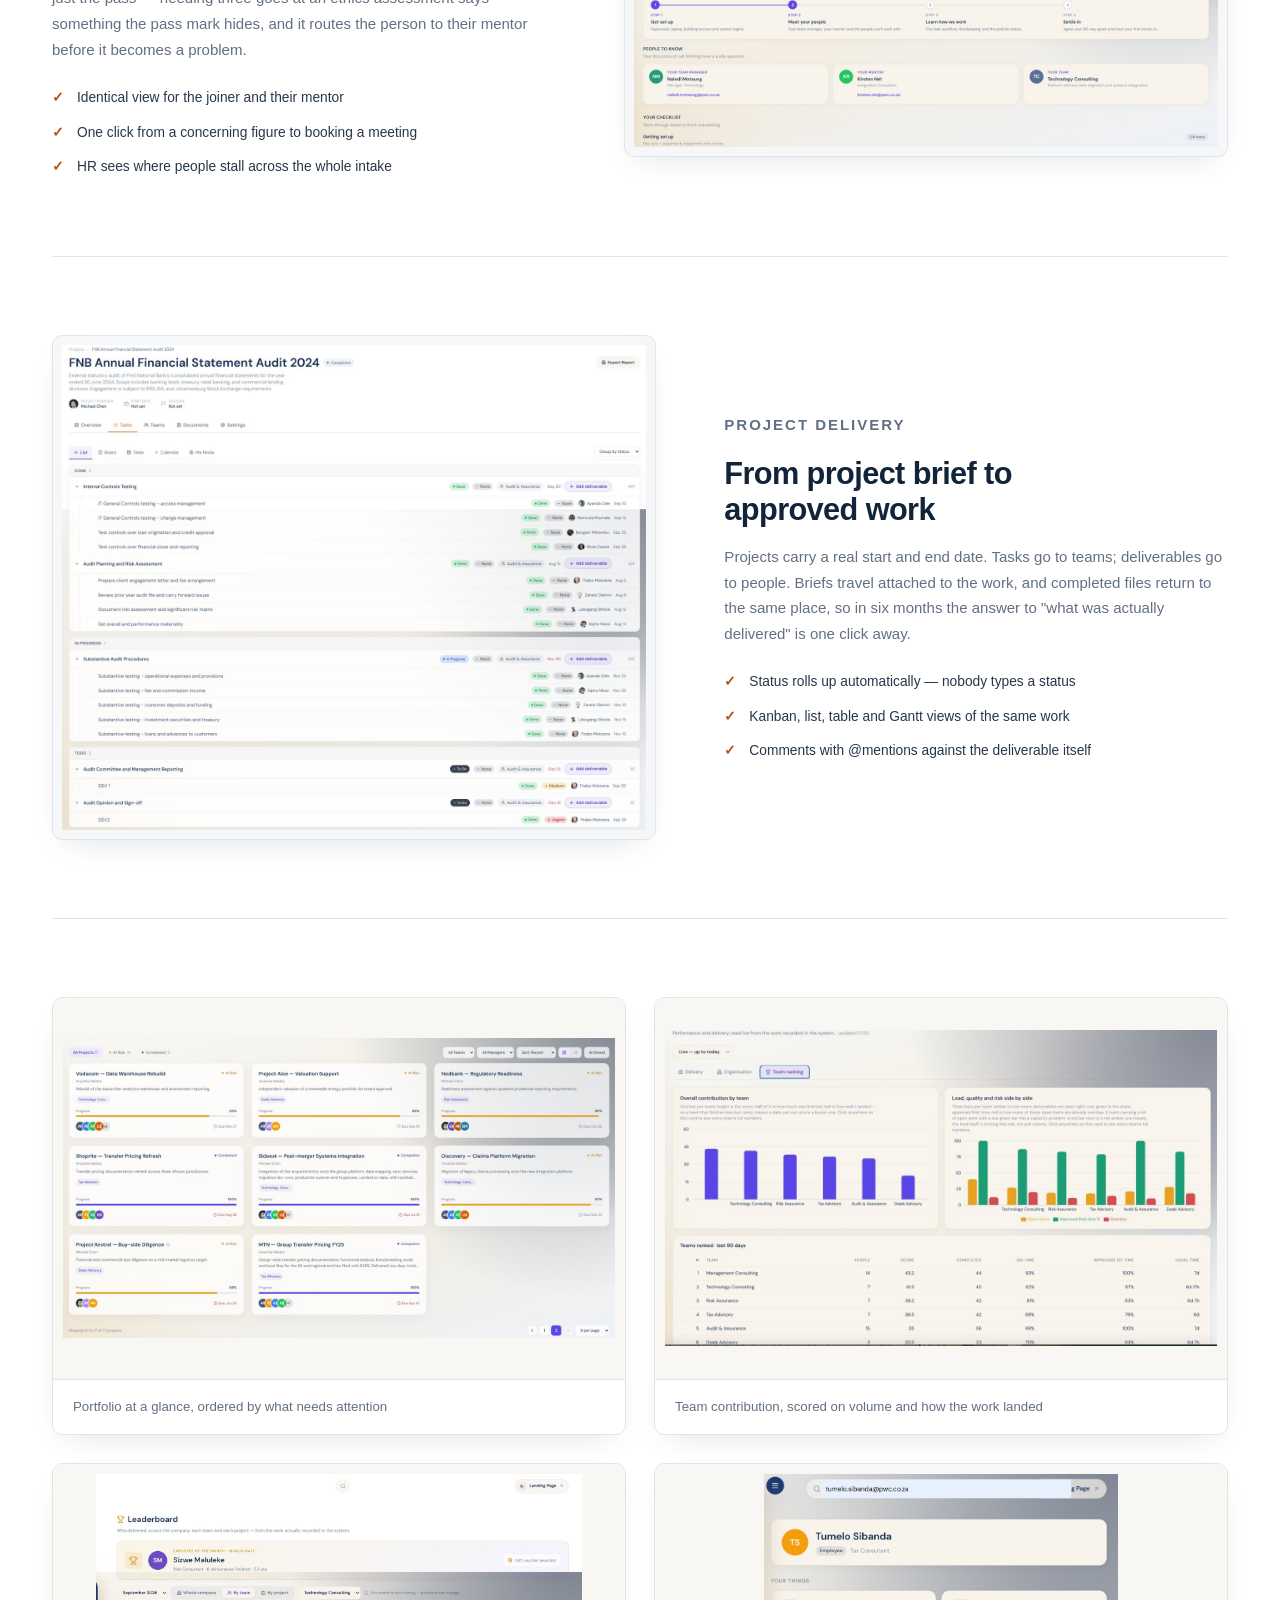
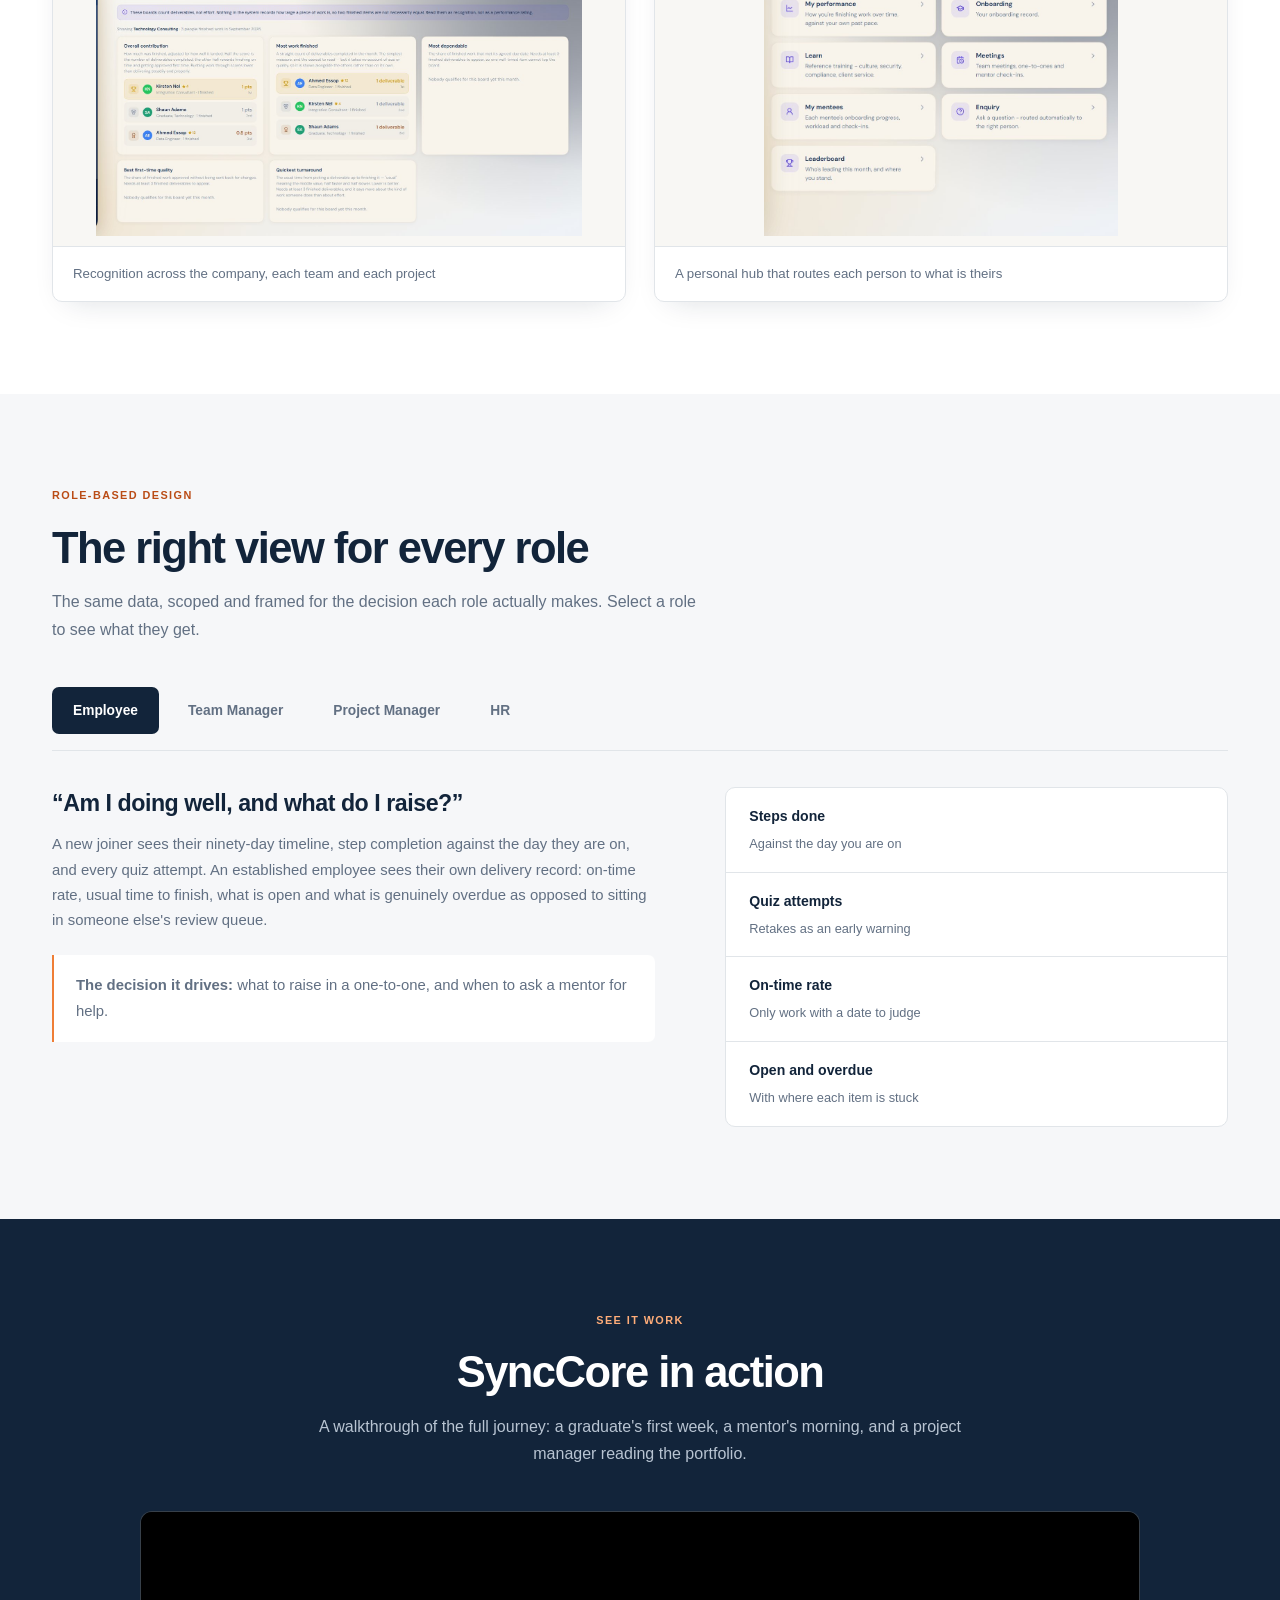
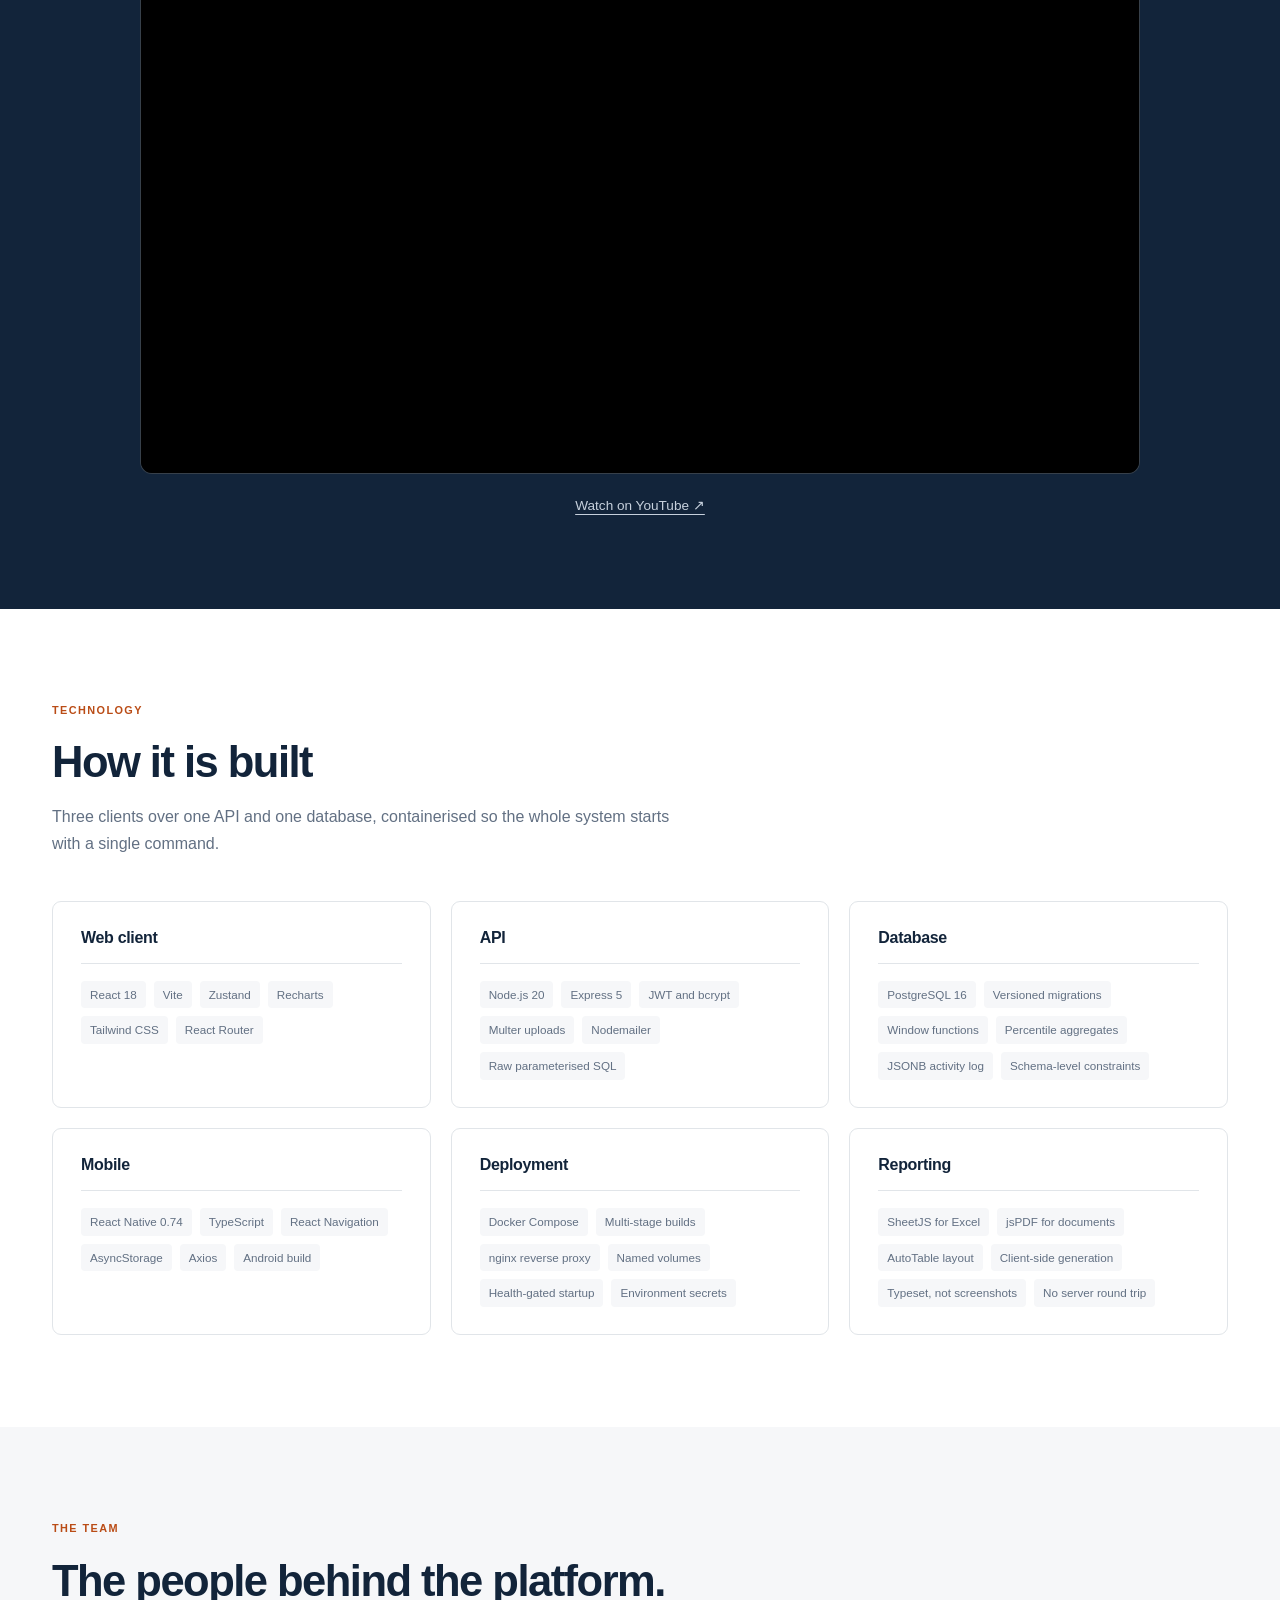
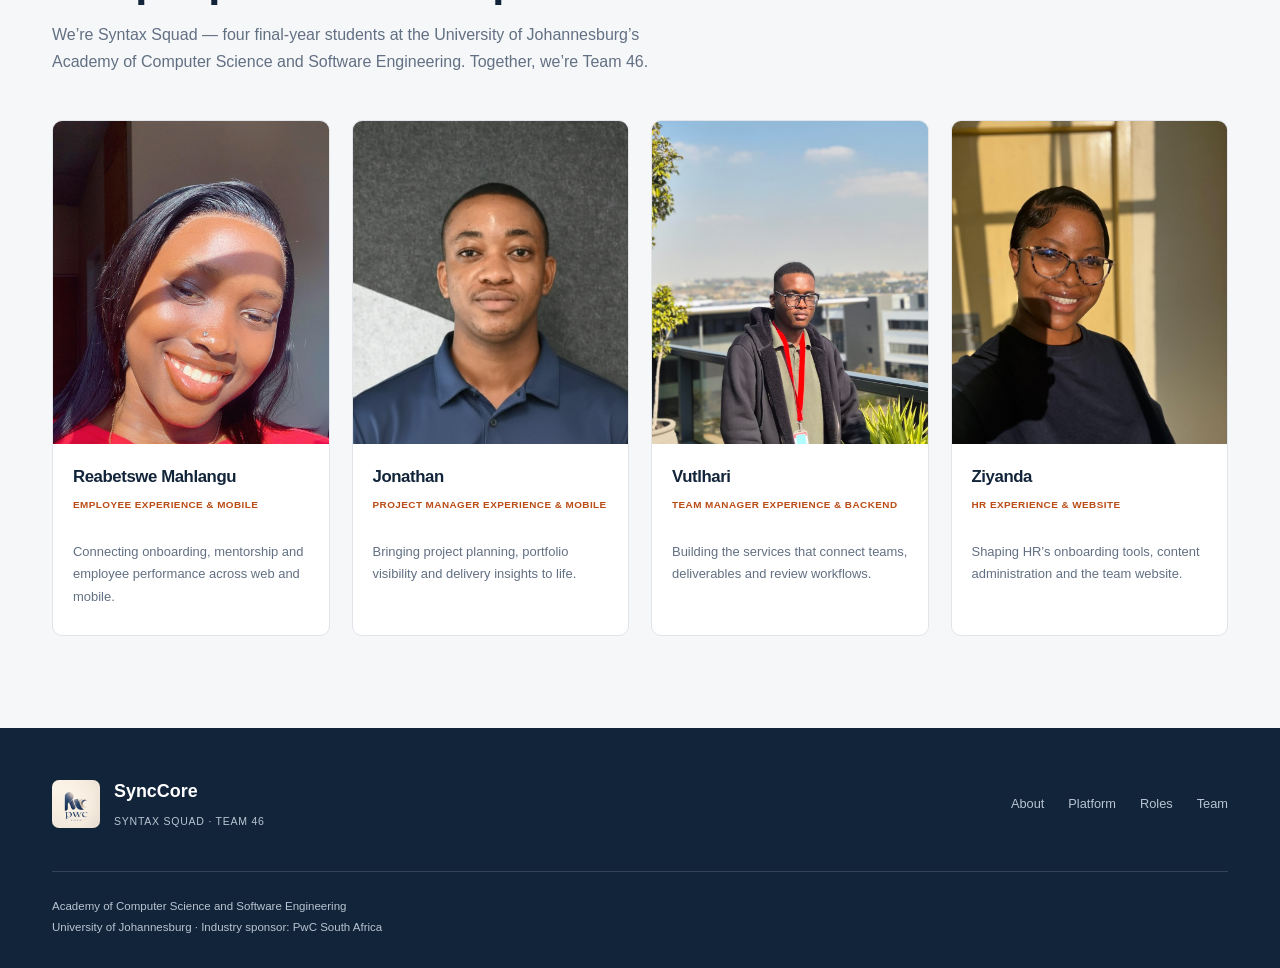
==== commit a7f46176: "web" ====
--- a/index.html
+++ b/index.html
@@ -3,10 +3,12 @@
 <head>
 <meta charset="UTF-8">
 <meta name="viewport" content="width=device-width, initial-scale=1">
-<title>SyncCore | Team 46 &middot; ACSSE Projects Day</title>
+<title>SyncCore | Syntax Squad &middot; Team 46</title>
 <meta name="description" content="SyncCore is a role-based project delivery and employee onboarding platform built for PwC by Team 46, Academy of Computer Science and Software Engineering, University of Johannesburg.">
 <link rel="icon" href="images/logo.png">
 <link rel="stylesheet" href="css/style.css">
+<meta name="theme-color" content="#12243a">
+<noscript><style>.pane[hidden]{display:block}.pane{display:block;margin-top:32px}.tabs{display:none}@media(max-width:800px){.nav{display:flex;position:static;flex-direction:row;flex-wrap:wrap;padding:0;border:0}.header-inner{height:auto;min-height:74px;flex-wrap:wrap;padding-block:12px}.nav-toggle{display:none}}</style></noscript>
 </head>
 <body>
 
@@ -17,16 +19,14 @@
   <div class="wrap header-inner">
     <a class="brand" href="#top">
       <img src="images/logo.png" alt="">
-      <span class="brand-text"><strong>SyncCore</strong><em>Team 46</em></span>
+      <span class="brand-text"><strong>SyncCore</strong><em>Syntax Squad / Team 46</em></span>
     </a>
 
     <nav class="nav" id="nav" aria-label="Main">
       <a href="#about">About</a>
-      <a href="#problem">Challenge</a>
       <a href="#features">Platform</a>
       <a href="#roles">Roles</a>
       <a href="#demo">Demo</a>
-      <a href="#tech">Technology</a>
       <a href="#team">Team</a>
     </nav>
 
@@ -44,30 +44,21 @@
   <div class="wrap hero-grid">
     <div class="hero-copy">
       <p class="eyebrow">ACSSE Projects Day &middot; University of Johannesburg</p>
-      <h1>Every piece of work,<br>accounted for.</h1>
-      <span class="accent-rule"></span>
-      <p class="lead">
-        SyncCore is a role-based delivery and onboarding platform. It connects the brief a
-        project manager writes to the deliverable a person actually finishes &mdash; and tells
-        everyone in between what needs their attention today.
-      </p>
+      <h1>Bring people in.<br><span>Move work forward.</span></h1>
+      
+      <p class="lead">From a new employee’s first day to a project’s final deliverable, SyncCore brings onboarding, teamwork and performance into one connected platform.</p>
       <div class="hero-actions">
         <a class="btn btn-primary" href="#demo">Watch the demo</a>
         <a class="btn btn-ghost" href="#features">Explore the platform</a>
       </div>
-      <dl class="hero-stats">
-        <div><dt data-count="4">0</dt><dd>Distinct roles</dd></div>
-        <div><dt data-count="7">0</dt><dd>Delivery metrics</dd></div>
-        <div><dt data-count="3">0</dt><dd>Client platforms</dd></div>
-      </dl>
+      <div class="hero-points"><span>Structured onboarding</span><span>Clear ownership</span><span>Shared visibility</span></div>
     </div>
     <div class="hero-visual">
-      <div class="shot shot-lift">
-        <img src="images/shot-performance.jpg" alt="SyncCore performance dashboard showing delivery metrics and charts" loading="eager">
-      </div>
-      <div class="shot shot-float">
-        <img src="images/shot-onboarding-stats.jpg" alt="Onboarding progress summary tiles" loading="lazy">
-      </div>
+      <div class="product-window">
+        <div class="window-bar"><span class="window-dots" aria-hidden="true"><i></i><i></i><i></i></span><span>SyncCore / Performance</span><span class="window-label">PRODUCT PREVIEW</span></div>
+        <a class="hero-preview" href="#features" aria-label="Explore SyncCore’s performance dashboard"><img src="images/shot-performance.jpg" alt="SyncCore performance dashboard with completion, approval and delivery metrics" width="1400" height="1091" fetchpriority="high"></a>
+      </div>
+      <p class="visual-caption"><span class="caption-dot" aria-hidden="true"></span>One view of the work. A clearer way forward.</p>
     </div>
   </div>
 </section>
@@ -79,7 +70,7 @@
     <strong>PwC South Africa</strong>
     <span class="divider" aria-hidden="true"></span>
     <span>Team</span>
-    <strong>46 &middot; SyncCore</strong>
+    <strong>Syntax Squad &middot; Team 46</strong>
     <span class="divider" aria-hidden="true"></span>
     <span>Institution</span>
     <strong>University of Johannesburg</strong>
@@ -91,40 +82,18 @@
   <div class="wrap">
     <div class="section-head">
       <p class="eyebrow">About the project</p>
-      <h2>One system, four jobs to do.</h2>
+      <h2>A connected journey, from learning to delivery.</h2>
     </div>
     <div class="two-col">
-      <div class="reveal">
-        <p class="big">
-          A professional services firm runs on two things happening well: new people becoming
-          productive quickly, and client work landing on the date it was promised. Most firms
-          track these in different places, by different people, and discover the gap between
-          them too late.
-        </p>
-        <p>
-          SyncCore puts both in one system. A project manager commits to a date and breaks the
-          work into tasks. A team manager splits those tasks into deliverables and assigns them
-          to people. Those people do the work, submit it for review, and nobody approves their
-          own. HR watches a new joiner's first ninety days against the same clock.
-        </p>
-        <p>
-          Every figure on every screen is derived from that one chain of accountability. Nothing
-          is typed in twice, and nothing is self-reported.
-        </p>
-      </div>
-      <ul class="pillars reveal">
-        <li>
-          <h3>Work, not status</h3>
-          <p>A task's state is derived from its deliverables, and a project's from its tasks. Nobody updates a progress bar by hand.</p>
-        </li>
-        <li>
-          <h3>Separation of duties</h3>
-          <p>A person cannot approve their own work. That single rule is what makes the quality figures mean anything.</p>
-        </li>
-        <li>
-          <h3>Decisions, not dashboards</h3>
-          <p>Each number answers a question somebody actually has, and opens the list of work behind it.</p>
-        </li>
+      <div>
+        <p class="big">Great work starts with people who know where they belong, what to learn and what to do next.</p>
+        <p>SyncCore connects employee onboarding with everyday project delivery. HR welcomes new joiners, managers give work a clear owner, and employees learn, contribute and track their progress in the same system.</p>
+        <p>Projects become team tasks. Tasks become individual deliverables. Reviews bring the work back together, with visibility at every level.</p>
+      </div>
+      <ul class="pillars">
+        <li><h3>A confident start</h3><p>Learning material, quizzes and checkpoints guide each employee through onboarding.</p></li>
+        <li><h3>A clear chain of ownership</h3><p>Project managers, team managers and employees each see the work they are responsible for.</p></li>
+        <li><h3>Progress you can act on</h3><p>Delivery and onboarding metrics help teams spot delays and decide where support is needed.</p></li>
       </ul>
     </div>
   </div>
@@ -135,24 +104,24 @@
   <div class="wrap">
     <div class="section-head">
       <p class="eyebrow light">The challenge</p>
-      <h2>What goes wrong without it</h2>
+      <h2>Less friction. More forward momentum.</h2>
     </div>
     <div class="cards-3">
       <article class="card-dark reveal">
         <span class="num">01</span>
-        <h3>New joiners drift</h3>
+        <h3>Make the first steps clear</h3>
         <p>A graduate completes training with no idea whether they are on pace. Their mentor finds out weeks later, usually by accident.</p>
         <p class="fix"><strong>SyncCore:</strong> every onboarding step carries its own deadline, worked back from the start date. Mentor and joiner read the identical screen.</p>
       </article>
       <article class="card-dark reveal">
         <span class="num">02</span>
-        <h3>Late is discovered late</h3>
+        <h3>See delays sooner</h3>
         <p>A project reports "on track" until the week it misses. Percentage complete tells you nothing without the time already spent.</p>
         <p class="fix"><strong>SyncCore:</strong> time elapsed is shown against work finished, and the delivery pace of the last four weeks forecasts the landing date.</p>
       </article>
       <article class="card-dark reveal">
         <span class="num">03</span>
-        <h3>The wrong person is blamed</h3>
+        <h3>Make reviews visible</h3>
         <p>Overdue work gets counted against whoever holds it &mdash; including work finished weeks ago that is still waiting on a review.</p>
         <p class="fix"><strong>SyncCore:</strong> review latency is measured as its own figure, so a bottleneck is attributed to the person who owns the decision.</p>
       </article>
@@ -171,7 +140,7 @@
     <div class="feature alt reveal">
       <div class="feature-copy">
         <p class="kicker">Delivery intelligence</p>
-        <h3>Numbers that name the next action</h3>
+        <h3>See progress. Know what comes next.</h3>
         <p>
           Throughput, cycle time, on-time rate, first-pass approval, rework, ageing work in
           progress and review latency &mdash; seven measures defined once and reused for every
@@ -192,7 +161,7 @@
     <div class="feature reveal">
       <div class="feature-copy">
         <p class="kicker">Employee onboarding</p>
-        <h3>A first ninety days you can see</h3>
+        <h3>A clearer path into the team</h3>
         <p>
           A structured checklist of training, quizzes and meetings, each with a deadline derived
           from the joining date. Quiz attempts are kept in full, not just the pass &mdash; needing
@@ -213,7 +182,7 @@
     <div class="feature alt reveal">
       <div class="feature-copy">
         <p class="kicker">Project delivery</p>
-        <h3>From client promise to finished file</h3>
+        <h3>From project brief to approved work</h3>
         <p>
           Projects carry a real start and end date. Tasks go to teams; deliverables go to people.
           Briefs travel attached to the work, and completed files return to the same place, so in
@@ -256,7 +225,7 @@
   <div class="wrap">
     <div class="section-head">
       <p class="eyebrow">Role-based design</p>
-      <h2>Four people, four versions of the truth</h2>
+      <h2>The right view for every role</h2>
       <p class="section-sub">
         The same data, scoped and framed for the decision each role actually makes.
         Select a role to see what they get.
@@ -368,16 +337,15 @@
       </p>
     </div>
 
-    <!-- Demo video: swap instructions and the YouTube alternative are in README.md -->
+    <!-- YouTube demonstration -->
     <div class="video-frame">
-      <video controls preload="metadata" playsinline
-             poster="images/video-poster.jpg"
-             aria-label="SyncCore demonstration">
-        <source src="video/synccore-demo.mp4" type="video/mp4">
-        Your browser cannot play embedded video.
-        <a href="video/synccore-demo.mp4">Download the clip instead.</a>
-      </video>
-    </div>
+      <iframe src="https://www.youtube-nocookie.com/embed/UiQXlZpRtoY"
+              title="SyncCore project demonstration"
+              width="1280" height="720" loading="lazy"
+              allow="accelerometer; autoplay; clipboard-write; encrypted-media; gyroscope; picture-in-picture; web-share"
+              referrerpolicy="strict-origin-when-cross-origin" allowfullscreen></iframe>
+    </div>
+    <p class="demo-link"><a href="https://youtu.be/UiQXlZpRtoY" target="_blank" rel="noopener noreferrer">Watch on YouTube ↗</a></p>
   </div>
 </section>
 
@@ -462,10 +430,7 @@
       </article>
     </div>
 
-    <p class="tech-note">
-      This marketing site is written in plain HTML, CSS and JavaScript with no frameworks,
-      no build step and no external dependencies.
-    </p>
+
   </div>
 </section>
 
@@ -474,37 +439,45 @@
   <div class="wrap">
     <div class="section-head">
       <p class="eyebrow">The team</p>
-      <h2>Team 46</h2>
+      <h2>The people behind the platform.</h2>
       <p class="section-sub">
-        Four final-year students at the Academy of Computer Science and Software Engineering.
-        Each owned a role end to end, then merged the four into one system.
+        We’re Syntax Squad — four final-year students at the University of Johannesburg’s
+        Academy of Computer Science and Software Engineering. Together, we’re Team 46.
       </p>
     </div>
 
     <div class="team-grid">
       <article class="member reveal">
-        <div class="avatar" data-initials="RM"></div>
+        <div class="member-photo"><img src="images/reabetswe.jpeg" alt="Reabetswe — Syntax Squad team member" loading="lazy"></div>
+        <div class="member-info">
         <h3>Reabetswe Mahlangu</h3>
         <p class="role">Employee Experience &amp; Mobile</p>
-        <p class="blurb">Onboarding journey, employee performance views and the mentorship flow, plus the React Native application and the integration of all four codebases.</p>
+        <p class="blurb">Connecting onboarding, mentorship and employee performance across web and mobile.</p>
+        </div>
       </article>
       <article class="member reveal">
-        <div class="avatar" data-initials="J"></div>
+        <div class="member-photo"><img src="images/jonathan.jpeg" alt="Jonathan — Syntax Squad team member" loading="lazy"></div>
+        <div class="member-info">
         <h3>Jonathan</h3>
         <p class="role">Project Manager Experience &amp; Mobile</p>
-        <p class="blurb">Project creation and portfolio views, the delivery forecast and the project manager's own delivery record, plus work on the React Native application.</p>
+        <p class="blurb">Bringing project planning, portfolio visibility and delivery insights to life.</p>
+        </div>
       </article>
       <article class="member reveal">
-        <div class="avatar" data-initials="V"></div>
+        <div class="member-photo"><img src="images/vutlhari.jpeg" alt="Vutlhari — Syntax Squad team member" loading="lazy"></div>
+        <div class="member-info">
         <h3>Vutlhari</h3>
         <p class="role">Team Manager Experience &amp; Backend</p>
-        <p class="blurb">Deliverable assignment and review, team load and flow analytics, the rework and stalled-work views, and backend services and API work.</p>
+        <p class="blurb">Building the services that connect teams, deliverables and review workflows.</p>
+        </div>
       </article>
       <article class="member reveal">
-        <div class="avatar" data-initials="Z"></div>
+        <div class="member-photo"><img src="images/ziyanda.jpeg" alt="Ziyanda — Syntax Squad team member" loading="lazy"></div>
+        <div class="member-info">
         <h3>Ziyanda</h3>
         <p class="role">HR Experience &amp; Website</p>
-        <p class="blurb">The organisation-wide onboarding dashboard, quiz and content administration, the enquiry routing workflow, and the team website.</p>
+        <p class="blurb">Shaping HR’s onboarding tools, content administration and the team website.</p>
+        </div>
       </article>
     </div>
   </div>
@@ -518,14 +491,13 @@
       <img src="images/logo.png" alt="">
       <div>
         <strong>SyncCore</strong>
-        <span>Team 46 &middot; Projects Day</span>
+        <span>Syntax Squad &middot; Team 46</span>
       </div>
     </div>
     <nav class="footer-nav" aria-label="Footer">
       <a href="#about">About</a>
       <a href="#features">Platform</a>
       <a href="#roles">Roles</a>
-      <a href="#tech">Technology</a>
       <a href="#team">Team</a>
     </nav>
     <p class="footer-legal">
@@ -536,9 +508,9 @@
 </footer>
 
 <!-- Lightbox -->
-<div class="lightbox" id="lightbox" hidden>
+<div class="lightbox" id="lightbox" role="dialog" aria-modal="true" aria-label="Product screenshot" hidden>
   <button class="lb-close" id="lbClose" aria-label="Close">&times;</button>
-  <img id="lbImg" src="" alt="">
+  <img id="lbImg" alt="">
 </div>
 
 <button class="to-top" id="toTop" aria-label="Back to top">&uarr;</button>
--- a/css/style.css
+++ b/css/style.css
@@ -1,403 +1,34 @@
-/* SyncCore Team 46 marketing site: plain CSS, no framework, no build step */
+/* SyncCore · Syntax Squad. Self-contained, responsive marketing site. */
+:root{--navy:#12243a;--ink:#27374a;--muted:#627083;--orange:#ba4c16;--accent:#ef7e36;--line:#e1e5e9;--tint:#f6f7f9;--cream:#faf7f2;--maxw:1240px;--pad:32px}
+*,*::before,*::after{box-sizing:border-box}
+html{scroll-behavior:smooth;scroll-padding-top:100px;-webkit-text-size-adjust:100%}
+body{margin:0;font-family:Inter,"Segoe UI",Arial,sans-serif;font-size:16px;line-height:1.7;color:var(--ink);background:white;-webkit-font-smoothing:antialiased}
+img{display:block;max-width:100%;height:auto}a{color:inherit}button{font:inherit}figure{margin:0}p{margin:0 0 1.1em}h1,h2,h3{color:var(--navy);margin:0 0 .55em;line-height:1.16;letter-spacing:-.035em}h1{font-size:clamp(2.8rem,4.5vw,4.25rem);font-weight:650}h2{font-size:clamp(2rem,3.4vw,2.9rem);font-weight:650}h3{font-size:1.16rem;font-weight:650;letter-spacing:-.02em}.wrap{max-width:var(--maxw);padding:0 var(--pad);margin:auto}:focus-visible{outline:3px solid var(--orange);outline-offset:5px}.skip{position:fixed;left:16px;top:-100px;background:var(--navy);color:white;padding:12px 20px;z-index:400}.skip:focus{top:12px}
+/* Navigation */
+.site-header{position:sticky;top:0;z-index:100;background:rgba(255,255,255,.97);border-bottom:1px solid var(--line);backdrop-filter:blur(12px)}.header-inner{height:86px;display:flex;align-items:center;justify-content:space-between;gap:24px}.brand{display:flex;align-items:center;gap:13px;text-decoration:none;flex-shrink:0}.brand img{width:52px;height:52px;object-fit:contain;border-radius:9px}.brand-text{display:flex;flex-direction:column;line-height:1.3}.brand-text strong{font-size:1.25rem;letter-spacing:-.04em;color:var(--navy)}.brand-text em{font-style:normal;font-size:.64rem;letter-spacing:.08em;text-transform:uppercase;color:var(--muted);margin-top:2px}.nav{display:flex;align-items:center;gap:30px}.nav a{text-decoration:none;font-size:.86rem;font-weight:550;color:var(--muted);padding:10px 0;transition:color .2s}.nav a:hover,.nav a.is-current{color:var(--orange)}.nav a[href="#demo"]{order:9;border:1px solid var(--line);border-radius:7px;padding:9px 17px;color:var(--navy)}.nav a[href="#demo"]:hover{border-color:var(--orange)}.nav-toggle{display:none;background:none;border:0;width:44px;height:44px;padding:12px 8px;flex-direction:column;justify-content:space-between;cursor:pointer}.nav-toggle span{display:block;height:2px;background:var(--navy)}.nav-toggle[aria-expanded=true] span:nth-child(1){transform:translateY(9px) rotate(45deg)}.nav-toggle[aria-expanded=true] span:nth-child(2){opacity:0}.nav-toggle[aria-expanded=true] span:nth-child(3){transform:translateY(-9px) rotate(-45deg)}.scroll-progress{height:2px;background:var(--accent);width:0}
+/* Hero */
+.hero{padding:92px 0 74px;background:var(--cream);overflow:hidden}.hero-grid{display:grid;grid-template-columns:1fr 1.08fr;gap:52px;align-items:center}.eyebrow,.kicker{font-size:.68rem;font-weight:700;letter-spacing:.13em;text-transform:uppercase;color:var(--orange);margin:0 0 18px}.hero .eyebrow{font-size:.63rem}.hero h1{margin-bottom:26px;letter-spacing:-.05em}.hero h1 span{color:var(--orange)}.lead{font-size:1.06rem;line-height:1.8;color:var(--muted);max-width:450px;margin-bottom:30px}.hero-actions{display:flex;gap:12px;flex-wrap:wrap;margin-bottom:29px}.btn{display:inline-flex;align-items:center;justify-content:center;text-decoration:none;padding:13px 22px;border-radius:7px;border:1px solid transparent;font-size:.84rem;font-weight:650;transition:background .2s,transform .2s}.btn-primary{background:var(--navy);color:white}.btn-primary:hover{background:#244363;transform:translateY(-2px)}.btn-ghost{background:transparent;color:var(--navy);border-color:#c5cbd2}.btn-ghost:hover{background:white;border-color:var(--navy)}.hero-points{display:flex;flex-wrap:wrap;gap:8px 18px;color:var(--muted);font-size:.69rem}.hero-points span::before{content:'✓';color:var(--orange);font-weight:700;margin-right:6px}.hero-visual{min-width:0}.product-window{border:1px solid #d8dde2;border-radius:12px;overflow:hidden;background:white;box-shadow:0 22px 48px -18px #12243a38}.window-bar{padding:12px 14px;display:flex;align-items:center;gap:12px;border-bottom:1px solid var(--line);background:#fff;font-size:.62rem;color:var(--muted)}.window-dots{display:flex;gap:4px}.window-dots i{height:6px;width:6px;background:#d6dbe1;border-radius:100%}.window-dots i:first-child{background:#e39b71}.window-label{margin-left:auto;font-size:.48rem;letter-spacing:.09em}.hero-preview{display:block;padding:10px;background:#fff}.hero-preview img{width:100%;border-radius:5px}.visual-caption{margin:18px 0 0;font-size:.72rem;color:var(--muted);display:flex;align-items:center;gap:8px}.caption-dot{height:6px;width:6px;background:var(--orange);border-radius:50%}
+/* Project identity */
+.strip{border-block:1px solid var(--line);background:white}.strip-inner{display:flex;justify-content:space-between;align-items:center;gap:12px;padding-top:23px;padding-bottom:23px;flex-wrap:wrap;font-size:.61rem;letter-spacing:.08em;text-transform:uppercase;color:var(--muted)}.strip strong{font-size:.69rem;color:var(--navy);letter-spacing:0}.divider{height:22px;width:1px;background:var(--line);margin:0 14px}
+/* Content */
+.section{padding:92px 0}.section-head{max-width:730px;margin-bottom:44px}.section-head h2{margin-bottom:15px}.section-sub{font-size:1rem;color:var(--muted);max-width:650px;margin:0}.section-tint{background:var(--tint)}.two-col{display:grid;grid-template-columns:1.1fr 1fr;gap:90px}.two-col p{color:var(--muted);font-size:.95rem}.two-col .big{font-size:1.28rem;line-height:1.65;color:var(--navy);letter-spacing:-.02em}.pillars{list-style:none;display:grid;gap:26px;padding:0;margin:0}.pillars li{border-left:2px solid var(--accent);padding-left:22px}.pillars h3{font-size:1rem;margin-bottom:8px}.pillars p{margin:0;font-size:.88rem}.section-dark{background:var(--navy);color:#c6d0dc}.section-dark h2,.section-dark h3{color:white}.section-dark .eyebrow{color:#ffad79}.section-sub.light{color:#b8c4d2}.cards-3{display:grid;grid-template-columns:repeat(3,1fr);gap:30px}.card-dark{border-top:1px solid #ffffff35;padding:26px 0 0}.num{display:block;color:#ffad79;font-size:.7rem;letter-spacing:.08em;margin-bottom:18px}.card-dark h3{font-size:1.18rem}.card-dark p{font-size:.89rem;color:#c3ccda}.card-dark .fix{border-top:1px solid #ffffff20;margin:20px 0 0;padding-top:18px;font-size:.85rem}.fix strong{color:#ffad79}
+/* Product walkthrough */
+.feature{display:grid;grid-template-columns:1fr 1.2fr;gap:68px;align-items:center;margin-bottom:78px;padding-bottom:78px;border-bottom:1px solid var(--line)}.feature.alt{grid-template-columns:1.2fr 1fr}.feature.alt .feature-copy{order:2}.feature.alt .feature-shot{order:1}.feature-copy h3{font-size:clamp(1.5rem,2.4vw,2.1rem);max-width:370px}.feature-copy p{font-size:.94rem;color:var(--muted)}.ticks{list-style:none;margin:24px 0 0;padding:0;display:grid;gap:11px}.ticks li{position:relative;padding-left:25px;font-size:.86rem}.ticks li::before{content:'✓';position:absolute;left:0;color:var(--orange);font-weight:700}.shot{border:1px solid var(--line);border-radius:10px;background:white;overflow:hidden;box-shadow:0 12px 30px -16px #12243a2e}.shot img{width:100%}.feature-shot{padding:9px;background:var(--tint)}[data-zoom]{cursor:zoom-in;transition:box-shadow .2s}[data-zoom]:hover{box-shadow:0 14px 35px -12px #12243a45}.grid-shots{display:grid;grid-template-columns:1fr 1fr;gap:28px}.grid-shots img{aspect-ratio:1.5;object-fit:contain;background:#f8f7f4;padding:10px}.grid-shots figcaption{padding:16px 20px;border-top:1px solid var(--line);font-size:.83rem;color:var(--muted)}
+/* Role views */
+.tabs{display:flex;gap:8px;border-bottom:1px solid var(--line);padding-bottom:16px;margin-bottom:36px;flex-wrap:wrap}.tab{cursor:pointer;border:1px solid transparent;background:transparent;border-radius:7px;font-size:.86rem;padding:11px 20px;color:var(--muted);font-weight:600}.tab:hover{background:#e9edf1}.tab.is-active{background:var(--navy);color:white}.pane{display:none}.pane.is-active{display:block}.pane-grid{display:grid;grid-template-columns:1.2fr 1fr;gap:70px}.pane-grid h3{font-size:1.45rem;line-height:1.4}.pane-grid p{font-size:.93rem;color:var(--muted)}.decision{margin-top:22px;background:white;border-left:2px solid var(--accent);padding:18px 22px;border-radius:0 7px 7px 0}.metric-list{list-style:none;padding:0;margin:0;background:white;border:1px solid var(--line);border-radius:10px;overflow:hidden}.metric-list li{padding:17px 23px;border-bottom:1px solid var(--line);display:flex;flex-direction:column;gap:4px}.metric-list li:last-child{border:0}.metric-list span{font-size:.88rem;font-weight:600;color:var(--navy)}.metric-list em{font-style:normal;font-size:.8rem;color:var(--muted)}
+/* Demo and technology */
+#demo .section-head{margin-inline:auto;text-align:center}#demo .section-sub{margin:auto}.video-frame{position:relative;aspect-ratio:16/9;border:1px solid #ffffff30;border-radius:12px;overflow:hidden;background:#081420;max-width:1000px;margin:auto}.video-frame video,.video-frame iframe{display:block;width:100%;height:100%;border:0;background:#000}.tech-grid{display:grid;grid-template-columns:repeat(3,1fr);gap:20px}.tech-card{border:1px solid var(--line);border-radius:9px;padding:27px 28px;background:white}.tech-card h3{font-size:1rem;padding-bottom:15px;margin-bottom:17px;border-bottom:1px solid var(--line)}.tech-card ul{list-style:none;display:flex;flex-wrap:wrap;gap:8px;margin:0;padding:0}.tech-card li{font-size:.73rem;color:var(--muted);background:var(--tint);padding:4px 9px;border-radius:4px}
+/* Team portraits */
+#team .section-head{max-width:720px}.team-grid{display:grid;grid-template-columns:repeat(4,minmax(0,1fr));gap:22px}.member{background:white;border:1px solid var(--line);border-radius:10px;overflow:hidden}.member-photo{aspect-ratio:4/4.7;background:#e1e5e9;overflow:hidden}.member-photo img{width:100%;height:100%;object-fit:cover;object-position:center 50%}.member-photo img[src*='reabetswe']{object-position:center 62%}.member-photo img[src*='vutlhari']{object-position:center 65%}.member-photo img[src*='jonathan']{object-position:52% center}.member-info{padding:23px 20px 26px}.member h3{font-size:1.05rem;letter-spacing:-.025em;margin-bottom:10px}.role{font-size:.62rem;font-weight:700;letter-spacing:.045em;text-transform:uppercase;color:var(--orange);line-height:1.6;min-height:3.2em;margin-bottom:12px}.blurb{font-size:.81rem;color:var(--muted);line-height:1.75;margin:0}
+/* Footer and screenshot viewer */
+.site-footer{background:var(--navy);color:#b8c4d2;padding:48px 0 30px}.footer-inner{display:grid;grid-template-columns:1fr auto;gap:26px;align-items:center}.footer-brand{display:flex;align-items:center;gap:14px}.footer-brand img{width:48px;height:48px;border-radius:7px}.footer-brand strong{display:block;color:white;font-size:1.12rem}.footer-brand span{font-size:.66rem;letter-spacing:.07em;text-transform:uppercase}.footer-nav{display:flex;gap:24px;flex-wrap:wrap}.footer-nav a{text-decoration:none;font-size:.8rem}.footer-nav a:hover{color:#ffad79}.footer-legal{grid-column:1/-1;border-top:1px solid #ffffff25;padding-top:24px;margin:12px 0 0;font-size:.72rem;line-height:1.8}.lightbox{position:fixed;inset:0;z-index:300;background:#061321ed;display:flex;align-items:center;justify-content:center;padding:65px 40px}.lightbox[hidden]{display:none}.lightbox img{max-width:100%;max-height:100%;object-fit:contain;border-radius:8px}.lb-close{position:absolute;top:14px;right:22px;background:none;border:0;color:white;font-size:2.7rem;cursor:pointer}.to-top{position:fixed;right:24px;bottom:24px;z-index:90;width:44px;height:44px;background:var(--navy);color:white;border:1px solid #ffffff70;border-radius:8px;cursor:pointer;opacity:0;visibility:hidden;transition:opacity .2s}.to-top.is-visible{opacity:1;visibility:visible}.to-top:hover{background:var(--orange)}
+/* Content remains visible if JavaScript is unavailable. */
+.reveal{opacity:1}
+@media(min-width:1400px){.hero{padding:112px 0 94px}}
+@media(max-width:1050px){.hero-grid{gap:32px}.nav{gap:20px}.two-col,.feature,.pane-grid{gap:38px}.team-grid{grid-template-columns:repeat(2,minmax(0,1fr))}.member-photo{aspect-ratio:4/3.5}.strip-inner{justify-content:center}.divider{margin:0 4px}.cards-3{gap:22px}.window-label{display:none}}
+@media(max-width:800px){:root{--pad:24px}.header-inner{height:74px}.brand img{width:43px;height:43px}.nav-toggle{display:flex}.nav{display:none;position:absolute;left:0;right:0;top:76px;background:white;border-bottom:1px solid var(--line);padding:12px 24px 20px;flex-direction:column;align-items:stretch;gap:0}.nav.is-open{display:flex}.nav a{padding:13px 0}.nav a[href="#demo"]{text-align:center;margin-top:10px}.hero{padding:52px 0 48px}.hero-grid{grid-template-columns:1fr;gap:38px}.hero h1{font-size:clamp(2.5rem,7vw,3.9rem)}.lead{max-width:580px}.hero .eyebrow{font-size:.59rem}.hero-visual{max-width:630px;width:100%}.section{padding:64px 0}.two-col,.feature,.feature.alt,.pane-grid{grid-template-columns:1fr;gap:32px}.feature.alt .feature-copy,.feature.alt .feature-shot{order:initial}.feature{padding-bottom:48px;margin-bottom:48px}.feature-copy h3{max-width:100%}.cards-3{grid-template-columns:1fr;gap:32px}.card-dark{padding-top:22px}.tech-grid{grid-template-columns:repeat(2,1fr)}.footer-inner{grid-template-columns:1fr}.strip-inner{display:grid;grid-template-columns:auto 1fr;gap:8px 18px;padding-top:20px;padding-bottom:20px}.divider{display:none}.section-head{margin-bottom:32px}.window-label{display:block}}
+@media(max-width:520px){:root{--pad:20px}body{font-size:15px}.hero h1{font-size:2.55rem}.hero-actions{gap:10px}.btn{padding:12px 17px;font-size:.78rem}.hero-points{font-size:.65rem;gap:8px 12px}.grid-shots,.tech-grid,.team-grid{grid-template-columns:1fr}.member-photo{aspect-ratio:4/4.3}.member-info{padding:24px}.role{min-height:0}.member h3{font-size:1.2rem}.blurb{font-size:.9rem}.tab{padding:10px 13px;font-size:.75rem;flex:1 1 40%}.window-bar{font-size:.55rem}.window-label{display:none}.footer-nav{gap:17px}.lightbox{padding:65px 14px}.section-head h2{font-size:2rem}.brand-text em{font-size:.59rem}}
+@media(prefers-reduced-motion:reduce){html{scroll-behavior:auto}*,*::before,*::after{animation:none!important;transition:none!important}}
+@media print{.site-header,.to-top,.lightbox{display:none}.section{padding:24px 0}.pane[hidden]{display:block}.pane{display:block}.section-dark,.site-footer{background:white;color:var(--ink)}.section-dark h2,.section-dark h3{color:var(--navy)}.member{break-inside:avoid}}
 
-:root{
-  /* SyncCore accents, taken from the product's own tokens */
-  --orange:#f27a21;        /* Studio Orange */
-  --orange-dark:#c85a12;
-  --tangerine:#eb8c00;
-
-  /* SyncCore blues */
-  --navy-900:#0b1b3a;      /* Midnight Navy, deepest surface */
-  --navy-800:#132b55;      /* Deep Navy, headings and ink */
-  --navy-700:#1d3b6f;      /* Studio Navy, chrome */
-  --navy-500:#5f7faf;      /* Soft Blue */
-
-  /* Neutrals, tuned cool so they sit with the navy */
-  --black:#132b55;
-  --ink:#1f2a3d;
-  --ink-70:#4a5568;
-  --ink-50:#6e7a8d;
-  --ink-25:#aab4c2;
-  --line:#dfe4ea;
-  --tint:#f3f6fa;
-  --white:#ffffff;
-
-  --maxw:1180px;
-  --pad:24px;
-  --r:2px;
-  --ease:cubic-bezier(.22,.61,.36,1);
-}
-
-*,*::before,*::after{box-sizing:border-box}
-
-html{scroll-behavior:smooth;-webkit-text-size-adjust:100%}
-@media (prefers-reduced-motion:reduce){
-  html{scroll-behavior:auto}
-  *{animation:none!important;transition:none!important}
-}
-
-body{
-  margin:0;
-  font-family:"Helvetica Neue",Helvetica,Arial,sans-serif;
-  font-size:17px;
-  line-height:1.65;
-  color:var(--ink);
-  background:var(--white);
-  -webkit-font-smoothing:antialiased;
-}
-
-img{max-width:100%;display:block;height:auto}
-a{color:inherit}
-
-h1,h2,h3{margin:0 0 .5em;line-height:1.12;letter-spacing:-.02em;font-weight:700;color:var(--black)}
-h1{font-size:clamp(2.6rem,6vw,4.4rem)}
-h2{font-size:clamp(1.9rem,3.6vw,2.9rem)}
-h3{font-size:1.2rem;letter-spacing:-.01em}
-p{margin:0 0 1.1em}
-
-.wrap{max-width:var(--maxw);margin:0 auto;padding:0 var(--pad)}
-
-.skip{position:absolute;left:-9999px;top:0;background:var(--black);color:#fff;padding:12px 18px;z-index:200}
-.skip:focus{left:0}
-
-/* header */
-.site-header{
-  position:sticky;top:0;z-index:100;
-  background:rgba(255,255,255,.94);
-  backdrop-filter:saturate(180%) blur(12px);
-  border-bottom:1px solid var(--line);
-}
-.header-inner{display:flex;align-items:center;justify-content:space-between;height:74px;gap:24px}
-
-.brand{display:flex;align-items:center;gap:11px;text-decoration:none;flex-shrink:0}
-.brand img{width:34px;height:34px;object-fit:contain}
-.brand-text{display:flex;flex-direction:column;line-height:1.15}
-.brand-text strong{font-size:1.06rem;letter-spacing:-.02em;color:var(--black)}
-.brand-text em{font-style:normal;font-size:.68rem;letter-spacing:.14em;text-transform:uppercase;color:var(--ink-50)}
-
-.nav{display:flex;gap:30px}
-.nav a{
-  text-decoration:none;font-size:.88rem;font-weight:500;color:var(--ink-70);
-  padding:6px 0;position:relative;transition:color .2s var(--ease);white-space:nowrap;
-}
-.nav a::after{
-  content:"";position:absolute;left:0;right:100%;bottom:0;height:2px;
-  background:var(--orange);transition:right .3s var(--ease);
-}
-.nav a:hover{color:var(--black)}
-.nav a:hover::after,.nav a.is-current::after{right:0}
-.nav a.is-current{color:var(--black)}
-
-.nav-toggle{
-  display:none;background:none;border:0;width:38px;height:38px;cursor:pointer;
-  padding:9px 7px;flex-direction:column;justify-content:space-between;
-}
-.nav-toggle span{display:block;height:2px;background:var(--black);transition:transform .3s var(--ease),opacity .2s}
-.nav-toggle[aria-expanded="true"] span:nth-child(1){transform:translateY(8px) rotate(45deg)}
-.nav-toggle[aria-expanded="true"] span:nth-child(2){opacity:0}
-.nav-toggle[aria-expanded="true"] span:nth-child(3){transform:translateY(-8px) rotate(-45deg)}
-
-.scroll-progress{height:2px;background:var(--orange);width:0;transition:width .1s linear}
-
-/* hero */
-.hero{padding:86px 0 70px;position:relative;overflow:hidden}
-.hero::before{
-  content:"";position:absolute;top:-180px;right:-140px;width:620px;height:620px;
-  background:linear-gradient(135deg,var(--orange),var(--navy-700));
-  opacity:.07;transform:rotate(18deg);pointer-events:none;
-}
-.hero-grid{display:grid;grid-template-columns:1.05fr .95fr;gap:58px;align-items:center;position:relative}
-
-.eyebrow{
-  font-size:.72rem;letter-spacing:.17em;text-transform:uppercase;font-weight:700;
-  color:var(--orange);margin:0 0 20px;
-}
-.eyebrow.light{color:var(--orange)}
-
-.accent-rule{display:block;width:92px;height:7px;background:var(--orange);margin:26px 0 30px}
-
-.hero h1{margin-bottom:0}
-.lead{font-size:1.14rem;color:var(--ink-70);max-width:33em;margin-bottom:34px}
-
-.hero-actions{display:flex;gap:14px;flex-wrap:wrap;margin-bottom:46px}
-.btn{
-  display:inline-block;padding:15px 32px;text-decoration:none;font-size:.9rem;
-  font-weight:700;letter-spacing:.02em;border:2px solid transparent;border-radius:var(--r);
-  transition:background .22s var(--ease),color .22s var(--ease),border-color .22s var(--ease),transform .22s var(--ease);
-}
-.btn-primary{background:var(--orange);color:#fff;border-color:var(--orange)}
-.btn-primary:hover{background:var(--orange-dark);border-color:var(--orange-dark);transform:translateY(-2px)}
-.btn-ghost{border-color:var(--black);color:var(--black)}
-.btn-ghost:hover{background:var(--black);color:#fff;transform:translateY(-2px)}
-
-.hero-stats{display:flex;gap:44px;margin:0;padding:26px 0 0;border-top:1px solid var(--line)}
-.hero-stats div{margin:0}
-.hero-stats dt{font-size:2.3rem;font-weight:700;color:var(--black);line-height:1;letter-spacing:-.03em}
-.hero-stats dd{margin:7px 0 0;font-size:.76rem;letter-spacing:.09em;text-transform:uppercase;color:var(--ink-50)}
-
-.hero-visual{position:relative}
-.shot{
-  border:1px solid var(--line);background:var(--white);
-  box-shadow:0 24px 60px rgba(0,0,0,.11);overflow:hidden;
-}
-.shot img{display:block;width:100%}
-.shot-lift{transform:perspective(1400px) rotateY(-6deg)}
-.shot-float{
-  position:absolute;right:-26px;bottom:-40px;width:66%;
-  box-shadow:0 20px 44px rgba(0,0,0,.16);
-}
-
-/* strip */
-.strip{border-block:1px solid var(--line);background:var(--tint)}
-.strip-inner{
-  display:flex;align-items:center;justify-content:center;gap:14px;
-  padding:20px 24px;flex-wrap:wrap;
-  font-size:.78rem;letter-spacing:.09em;text-transform:uppercase;color:var(--ink-50);
-}
-.strip-inner strong{color:var(--black);font-weight:700}
-.strip .divider{width:1px;height:16px;background:var(--ink-25)}
-
-/* section */
-.section{padding:96px 0}
-.section-tint{background:var(--tint)}
-.section-dark{background:linear-gradient(170deg,var(--navy-900),var(--navy-800));color:#c7d2e2}
-.section-dark h2,.section-dark h3{color:#fff}
-
-.section-head{max-width:46em;margin-bottom:54px}
-.section-head h2{margin-bottom:.35em}
-.section-sub{font-size:1.06rem;color:var(--ink-70);margin:0}
-.section-sub.light{color:#9fb0c7}
-
-.two-col{display:grid;grid-template-columns:1.25fr 1fr;gap:58px;align-items:start}
-.big{font-size:1.2rem;color:var(--black);font-weight:500;line-height:1.5}
-
-.pillars{list-style:none;margin:0;padding:0;display:grid;gap:26px}
-.pillars li{border-left:4px solid var(--orange);padding:4px 0 4px 20px}
-.pillars h3{margin-bottom:.3em}
-.pillars p{margin:0;font-size:.95rem;color:var(--ink-70)}
-
-/* dark cards */
-.cards-3{display:grid;grid-template-columns:repeat(3,1fr);gap:28px}
-.card-dark{
-  border:1px solid rgba(255,255,255,.14);padding:34px 30px;background:rgba(255,255,255,.04);
-  transition:border-color .3s var(--ease),transform .3s var(--ease);
-}
-.card-dark:hover{border-color:var(--orange);transform:translateY(-4px)}
-.card-dark .num{
-  display:block;font-size:.76rem;letter-spacing:.2em;color:var(--orange);
-  font-weight:700;margin-bottom:16px;
-}
-.card-dark p{font-size:.95rem;color:#a7b6cb}
-.card-dark .fix{
-  margin:0;padding-top:16px;border-top:1px solid rgba(255,255,255,.14);color:#dae3ee;font-size:.92rem;
-}
-.card-dark .fix strong{color:var(--orange)}
-
-/* features */
-.feature{display:grid;grid-template-columns:1fr 1.15fr;gap:60px;align-items:center;margin-bottom:96px}
-.feature.alt .feature-copy{order:2}
-.feature.alt .feature-shot{order:1}
-.kicker{
-  font-size:.72rem;letter-spacing:.17em;text-transform:uppercase;font-weight:700;
-  color:var(--orange);margin:0 0 14px;
-}
-.feature-copy h3{font-size:clamp(1.5rem,2.4vw,2rem);margin-bottom:.5em}
-.feature-copy p{color:var(--ink-70)}
-
-.ticks{list-style:none;margin:26px 0 0;padding:0;display:grid;gap:12px}
-.ticks li{position:relative;padding-left:30px;font-size:.95rem;color:var(--ink)}
-.ticks li::before{
-  content:"";position:absolute;left:0;top:.52em;width:14px;height:8px;
-  border-left:2.5px solid var(--orange);border-bottom:2.5px solid var(--orange);
-  transform:rotate(-45deg);
-}
-
-.feature-shot{margin:0;cursor:zoom-in;transition:transform .35s var(--ease),box-shadow .35s var(--ease)}
-.feature-shot:hover{transform:translateY(-5px);box-shadow:0 30px 70px rgba(0,0,0,.16)}
-
-.grid-shots{display:grid;grid-template-columns:repeat(2,1fr);gap:28px;margin-top:20px}
-.grid-shots figure{margin:0;cursor:zoom-in;transition:transform .35s var(--ease),box-shadow .35s var(--ease)}
-.grid-shots figure:hover{transform:translateY(-5px);box-shadow:0 30px 70px rgba(0,0,0,.16)}
-.grid-shots figcaption{
-  padding:16px 20px;font-size:.86rem;color:var(--ink-70);
-  border-top:1px solid var(--line);background:var(--white);
-}
-
-/* tabs */
-.tabs{display:flex;gap:4px;border-bottom:2px solid var(--line);margin-bottom:44px;flex-wrap:wrap}
-.tab{
-  background:none;border:0;border-bottom:3px solid transparent;margin-bottom:-2px;
-  padding:14px 26px;font:inherit;font-size:.92rem;font-weight:600;color:var(--ink-50);
-  cursor:pointer;transition:color .2s var(--ease),border-color .2s var(--ease);
-}
-.tab:hover{color:var(--black)}
-.tab.is-active{color:var(--black);border-bottom-color:var(--orange)}
-
-.pane{display:none;animation:fade .35s var(--ease)}
-.pane.is-active{display:block}
-@keyframes fade{from{opacity:0;transform:translateY(10px)}to{opacity:1;transform:none}}
-
-.pane-grid{display:grid;grid-template-columns:1.2fr 1fr;gap:56px;align-items:start}
-.pane-grid h3{font-size:1.45rem;margin-bottom:.6em}
-.pane-grid p{color:var(--ink-70)}
-.decision{
-  margin:22px 0 0;padding:16px 20px;background:var(--white);
-  border-left:4px solid var(--orange);font-size:.94rem;color:var(--ink);
-}
-
-.metric-list{list-style:none;margin:0;padding:0;background:var(--white);border:1px solid var(--line)}
-.metric-list li{display:flex;flex-direction:column;gap:3px;padding:17px 22px;border-bottom:1px solid var(--line)}
-.metric-list li:last-child{border-bottom:0}
-.metric-list span{font-weight:700;font-size:.95rem;color:var(--black)}
-.metric-list em{font-style:normal;font-size:.84rem;color:var(--ink-50)}
-
-/* video */
-.video-frame{
-  position:relative;padding-bottom:56.25%;height:0;overflow:hidden;
-  border:1px solid rgba(255,255,255,.16);background:var(--navy-900);
-}
-.video-frame iframe,
-.video-frame video{position:absolute;inset:0;width:100%;height:100%;border:0;background:#000}
-.video-placeholder .vp-inner{
-  position:absolute;inset:0;display:flex;flex-direction:column;
-  align-items:center;justify-content:center;gap:10px;
-  background:
-    repeating-linear-gradient(45deg,#0c1d3e 0 14px,#102447 14px 28px);
-}
-.vp-play{
-  width:76px;height:76px;border:2px solid var(--orange);border-radius:50%;
-  position:relative;margin-bottom:10px;
-}
-.vp-play::after{
-  content:"";position:absolute;top:50%;left:54%;transform:translate(-50%,-50%);
-  border-left:20px solid var(--orange);border-top:13px solid transparent;border-bottom:13px solid transparent;
-}
-.vp-title{margin:0;font-size:1.1rem;font-weight:700;color:#fff;letter-spacing:.01em}
-.vp-sub{margin:0;font-size:.86rem;color:#8ea2bd}
-
-/* tech */
-.tech-grid{display:grid;grid-template-columns:repeat(3,1fr);gap:26px}
-.tech-card{
-  border:1px solid var(--line);padding:30px 28px;background:var(--white);
-  border-top:4px solid var(--orange);
-  transition:transform .3s var(--ease),box-shadow .3s var(--ease);
-}
-.tech-card:nth-child(2){border-top-color:var(--tangerine)}
-.tech-card:nth-child(3){border-top-color:var(--navy-700)}
-.tech-card:nth-child(4){border-top-color:var(--navy-500)}
-.tech-card:nth-child(5){border-top-color:var(--orange-dark)}
-.tech-card:nth-child(6){border-top-color:var(--tangerine)}
-.tech-card:hover{transform:translateY(-5px);box-shadow:0 20px 44px rgba(0,0,0,.09)}
-.tech-card h3{margin-bottom:.8em}
-.tech-card ul{list-style:none;margin:0;padding:0;display:grid;gap:9px}
-.tech-card li{font-size:.92rem;color:var(--ink-70);padding-left:16px;position:relative}
-.tech-card li::before{
-  content:"";position:absolute;left:0;top:.62em;width:6px;height:6px;background:var(--ink-25);
-}
-.tech-note{
-  margin:44px 0 0;padding:20px 26px;background:var(--tint);
-  border-left:4px solid var(--black);font-size:.94rem;color:var(--ink-70);
-}
-
-/* team */
-.team-grid{display:grid;grid-template-columns:repeat(4,1fr);gap:26px}
-.member{
-  background:var(--white);border:1px solid var(--line);padding:32px 26px;
-  transition:transform .3s var(--ease),box-shadow .3s var(--ease);
-}
-.member:hover{transform:translateY(-5px);box-shadow:0 20px 44px rgba(0,0,0,.09)}
-.avatar{
-  width:62px;height:62px;margin-bottom:20px;
-  background:linear-gradient(135deg,var(--navy-700),var(--orange));
-  display:flex;align-items:center;justify-content:center;
-}
-.avatar::after{
-  content:attr(data-initials);color:#fff;font-weight:700;font-size:1.25rem;letter-spacing:.03em;
-}
-.member h3{margin-bottom:.2em;font-size:1.08rem}
-.role{
-  margin:0 0 14px;font-size:.74rem;letter-spacing:.1em;text-transform:uppercase;
-  color:var(--orange);font-weight:700;
-}
-.blurb{margin:0;font-size:.9rem;color:var(--ink-70);line-height:1.55}
-
-/* footer */
-.site-footer{background:var(--navy-900);color:#9fb0c7;padding:56px 0 40px}
-.footer-inner{display:grid;grid-template-columns:1fr auto;gap:30px;align-items:start}
-.footer-brand{display:flex;align-items:center;gap:13px}
-.footer-brand img{width:40px;height:40px;object-fit:contain;filter:brightness(0) invert(1);opacity:.9}
-.footer-brand strong{display:block;color:#fff;font-size:1.05rem;letter-spacing:-.01em}
-.footer-brand span{font-size:.78rem;letter-spacing:.1em;text-transform:uppercase;color:#7d8fa8}
-.footer-nav{display:flex;gap:26px;flex-wrap:wrap}
-.footer-nav a{text-decoration:none;font-size:.86rem;color:#9fb0c7;transition:color .2s}
-.footer-nav a:hover{color:var(--orange)}
-.footer-legal{
-  grid-column:1/-1;margin:30px 0 0;padding-top:26px;border-top:1px solid rgba(255,255,255,.12);
-  font-size:.8rem;color:#7d8fa8;line-height:1.7;
-}
-
-/* lightbox */
-.lightbox{
-  position:fixed;inset:0;z-index:300;background:rgba(0,0,0,.93);
-  display:flex;align-items:center;justify-content:center;padding:40px;
-}
-.lightbox[hidden]{display:none}
-.lightbox img{max-width:100%;max-height:100%;box-shadow:0 30px 80px rgba(0,0,0,.6)}
-.lb-close{
-  position:absolute;top:18px;right:26px;background:none;border:0;color:#fff;
-  font-size:2.6rem;line-height:1;cursor:pointer;padding:6px 14px;
-}
-.lb-close:hover{color:var(--orange)}
-
-/* to top */
-.to-top{
-  position:fixed;right:26px;bottom:26px;z-index:90;
-  width:46px;height:46px;border:0;background:var(--black);color:#fff;
-  font-size:1.1rem;cursor:pointer;opacity:0;pointer-events:none;
-  transition:opacity .3s var(--ease),background .2s;
-}
-.to-top.is-visible{opacity:1;pointer-events:auto}
-.to-top:hover{background:var(--orange)}
-
-/* reveal */
-.reveal{opacity:0;transform:translateY(26px);transition:opacity .65s var(--ease),transform .65s var(--ease)}
-.reveal.is-in{opacity:1;transform:none}
-
-/* responsive */
-@media (max-width:1000px){
-  .hero-grid,.two-col,.feature,.pane-grid{grid-template-columns:1fr;gap:42px}
-  .feature.alt .feature-copy,.feature.alt .feature-shot{order:0}
-  .shot-lift{transform:none}
-  .shot-float{display:none}
-  .cards-3,.tech-grid{grid-template-columns:repeat(2,1fr)}
-  .team-grid{grid-template-columns:repeat(2,1fr)}
-}
-
-@media (max-width:760px){
-  body{font-size:16px}
-  .section{padding:68px 0}
-  .nav-toggle{display:flex}
-  .nav{
-    position:absolute;top:74px;left:0;right:0;
-    flex-direction:column;gap:0;background:#fff;
-    border-bottom:1px solid var(--line);
-    max-height:0;overflow:hidden;transition:max-height .35s var(--ease);
-  }
-  .nav.is-open{max-height:420px}
-  .nav a{padding:15px 24px;border-bottom:1px solid var(--line);font-size:.95rem}
-  .nav a::after{display:none}
-  .cards-3,.tech-grid,.grid-shots,.team-grid{grid-template-columns:1fr}
-  .hero{padding:56px 0 48px}
-  .hero-stats{gap:28px;flex-wrap:wrap}
-  .hero-stats dt{font-size:1.9rem}
-  .footer-inner{grid-template-columns:1fr}
-  .btn{width:100%;text-align:center}
-  .tabs{gap:0}
-  .tab{flex:1 1 auto;padding:12px 14px;font-size:.84rem}
-}
-
-@media print{
-  .site-header,.to-top,.nav-toggle,.lightbox{display:none}
-  .section{padding:24px 0;break-inside:avoid}
-  .reveal{opacity:1;transform:none}
-}
+.demo-link{text-align:center;margin:20px 0 0;font-size:.85rem;color:#c6d0dc}.demo-link a{text-underline-offset:4px}.demo-link a:hover{color:#ffad79}
